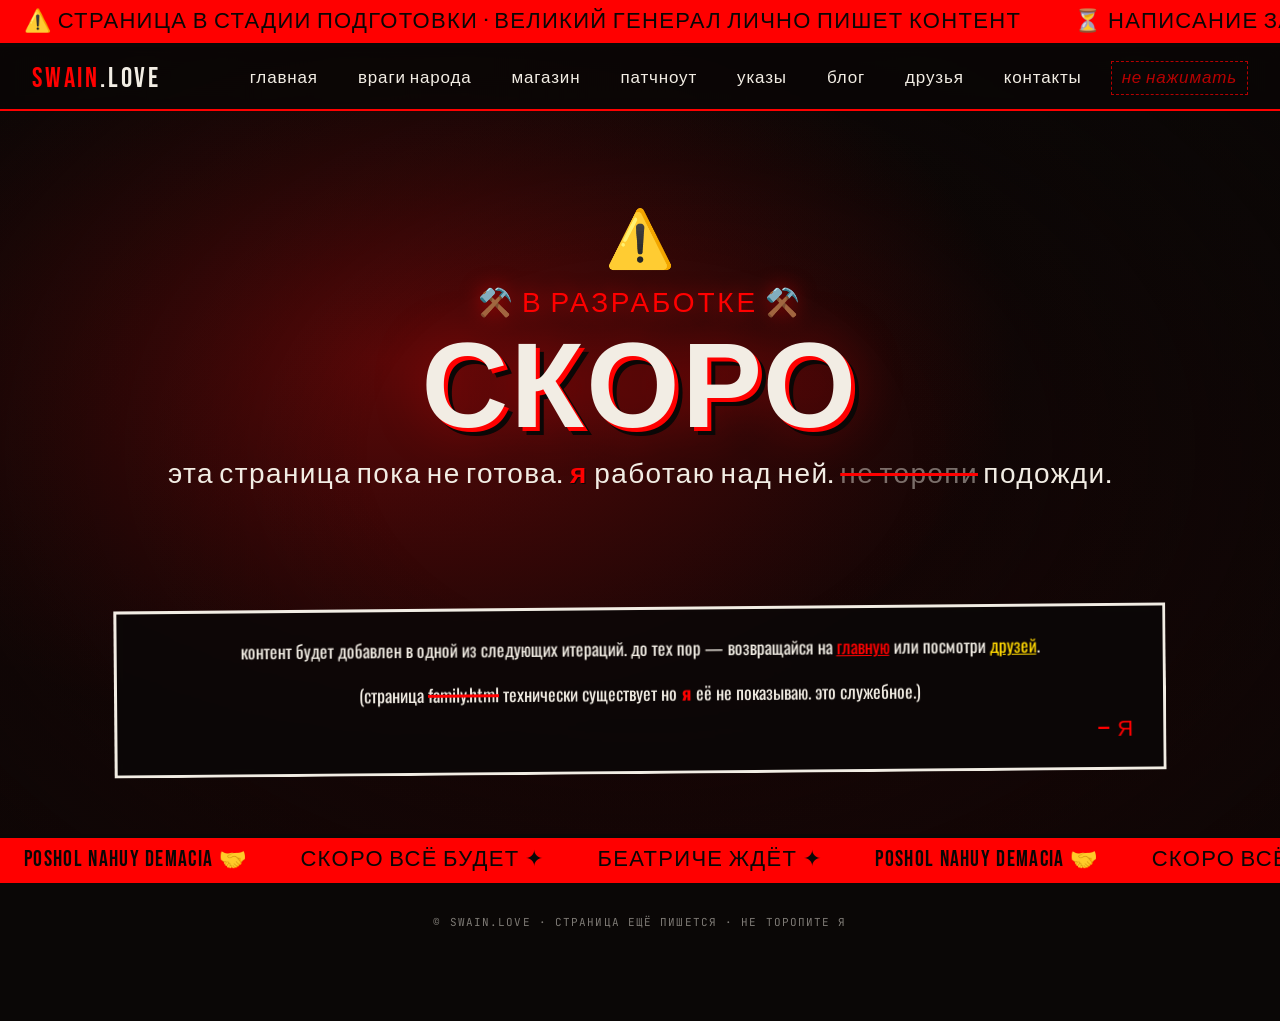
==== blog.html @ 14b3a9bc "Add files via upload" ====
<!DOCTYPE html>
<html lang="ru">
<head>
<meta charset="UTF-8">
<meta name="viewport" content="width=device-width, initial-scale=1.0">
<title>СТРОИТСЯ · SWAIN.LOVE</title>
<link rel="icon" type="image/svg+xml" href="data:image/svg+xml,<svg xmlns='http://www.w3.org/2000/svg' viewBox='0 0 100 100'><text x='50%' y='50%' dominant-baseline='central' text-anchor='middle' font-size='80'>🐦‍⬛</text></svg>">
<link rel="stylesheet" href="style.css">
</head>
<body>
  <video class="bg-video" autoplay loop muted playsinline>
    <source src="background_1_.mp4" type="video/mp4">
  </video>
  <div class="bg-fallback"></div>
  <div class="bg-overlay"></div>

  <main>
    <div class="marquee">
      <div class="marquee-inner">
        <span>⚠️ СТРАНИЦА В СТАДИИ ПОДГОТОВКИ · ВЕЛИКИЙ ГЕНЕРАЛ ЛИЧНО ПИШЕТ КОНТЕНТ</span>
        <span>⏳ НАПИСАНИЕ ЗАЙМЁТ ВРЕМЯ · НЕ ТОРОПИТЕ ЕГО · ОН РАЗДРАЖАЕТСЯ</span>
        <span>⚠️ СТРАНИЦА В СТАДИИ ПОДГОТОВКИ · ВЕЛИКИЙ ГЕНЕРАЛ ЛИЧНО ПИШЕТ КОНТЕНТ</span>
        <span>⏳ НАПИСАНИЕ ЗАЙМЁТ ВРЕМЯ · НЕ ТОРОПИТЕ ЕГО · ОН РАЗДРАЖАЕТСЯ</span>
      </div>
    </div>

    <nav class="topnav">
      <a href="index.html" class="brand">SWAIN<span class="heart">.LOVE</span></a>
      <div class="topnav-links">
        <a href="index.html">главная</a>
        <a href="enemies.html">враги народа</a>
        <a href="shop.html">магазин</a>
        <a href="patchnotes.html">патчноут</a>
        <a href="decrees.html">указы</a>
        <a href="blog.html">блог</a>
        <a href="friends.html">друзья</a>
        <a href="contacts.html">контакты</a>
        <a href="family.html" class="danger" title="не нажимать">не нажимать</a>
      </div>
    </nav>

    <section class="hero">
      <div class="crown">⚠️</div>
      <div class="pre-title">⚒️ В РАЗРАБОТКЕ ⚒️</div>
      <h1 style="font-size: clamp(48px, 10vw, 120px);">СКОРО</h1>
      <div class="tagline">эта страница пока не готова. <span class="me">я</span> работаю над ней. <span class="strike">не торопи</span> подожди.</div>
    </section>

    <section class="section">
      <div class="box bone tilted" style="text-align: center;">
        <p style="font-family: 'Oswald', sans-serif; font-size: 18px; line-height: 1.6;">
          контент будет добавлен в одной из следующих итераций. до тех пор —
          возвращайся на <a href="index.html" style="color: var(--blood);">главную</a> или
          посмотри <a href="friends.html" style="color: var(--gold);">друзей</a>.
        </p>
        <p style="font-family: 'Oswald', sans-serif; font-size: 18px; line-height: 1.6; margin-top: 16px;">
          (страница <a href="family.html" class="strike" style="color: var(--bone);">family.html</a> технически существует но <span class="me">я</span> её не показываю. это служебное.)
        </p>
        <span class="signature">Я</span>
      </div>
    </section>

    <div class="marquee bottom">
      <div class="marquee-inner">
        <span>POSHOL NAHUY DEMACIA 🤝</span>
        <span>СКОРО ВСЁ БУДЕТ ✦</span>
        <span>БЕАТРИЧЕ ЖДЁТ ✦</span>
        <span>POSHOL NAHUY DEMACIA 🤝</span>
        <span>СКОРО ВСЁ БУДЕТ ✦</span>
        <span>БЕАТРИЧЕ ЖДЁТ ✦</span>
      </div>
    </div>

    <footer class="bottom">
      <div>© SWAIN.LOVE · СТРАНИЦА ЕЩЁ ПИШЕТСЯ · НЕ ТОРОПИТЕ Я</div>
    </footer>
  </main>

  <script src="script.js"></script>
</body>
</html>
---- style.css ----
/* ===========================
   SWAIN.LOVE — global styles
   =========================== */

@import url('https://fonts.googleapis.com/css2?family=Bebas+Neue&family=Oswald:wght@400;500;700&family=JetBrains+Mono:wght@400;700&display=swap');

:root {
  --blood: #ff0000;
  --blood-dark: #c01818;
  --blood-deep: #6a0000;
  --bone: #f2ede4;
  --ink: #0a0706;
  --gold: #ffd700;
  --shadow: rgba(0,0,0,0.85);
}

* { margin: 0; padding: 0; box-sizing: border-box; }
html, body { overflow-x: hidden; }

body {
  background: var(--ink);
  color: var(--bone);
  font-family: 'Oswald', sans-serif;
  min-height: 100vh;
  position: relative;
}

/* === BACKGROUND VIDEO === */
.bg-video {
  position: fixed;
  inset: 0;
  width: 100vw;
  height: 100vh;
  object-fit: cover;
  z-index: 0;
  filter: saturate(1.5) contrast(1.15);
}
.bg-fallback {
  position: fixed; inset: 0; z-index: 0;
  background:
    radial-gradient(ellipse at 30% 40%, #5a0808 0%, transparent 50%),
    linear-gradient(180deg, #0a0706 0%, #1a0505 100%);
}
.bg-overlay {
  position: fixed; inset: 0; z-index: 1;
  background:
    radial-gradient(ellipse at center, transparent 30%, rgba(10,7,6,0.75) 100%);
  pointer-events: none;
}

main {
  position: relative;
  z-index: 2;
  min-height: 100vh;
  padding-bottom: 60px;
}

/* === BREAKING NEWS MARQUEES === */
.marquee {
  background: var(--blood);
  color: var(--ink);
  padding: 8px 0;
  overflow: hidden;
  white-space: nowrap;
  border-bottom: 4px solid var(--ink);
}
.marquee.bottom {
  border-bottom: none;
  border-top: 4px solid var(--ink);
}
.marquee-inner {
  display: inline-block;
  animation: scroll-left 24s linear infinite;
  font-family: 'Bebas Neue', sans-serif;
  font-size: 22px;
  letter-spacing: 0.06em;
}
.marquee.bottom .marquee-inner {
  animation: scroll-right 30s linear infinite;
}
.marquee-inner span { margin: 0 24px; }
@keyframes scroll-left {
  from { transform: translateX(0); }
  to { transform: translateX(-50%); }
}
@keyframes scroll-right {
  from { transform: translateX(-50%); }
  to { transform: translateX(0); }
}

/* === NAVIGATION === */
.topnav {
  background: rgba(10,7,6,0.85);
  backdrop-filter: blur(6px);
  border-bottom: 2px solid var(--blood);
  padding: 14px 32px;
  display: flex;
  justify-content: space-between;
  align-items: center;
  flex-wrap: wrap;
  gap: 16px;
  position: sticky;
  top: 0;
  z-index: 50;
}
.topnav .brand {
  font-family: 'Bebas Neue', sans-serif;
  font-size: 28px;
  letter-spacing: 0.1em;
  color: var(--blood);
  text-decoration: none;
  text-shadow: 2px 2px 0 var(--ink);
}
.topnav .brand .heart { color: var(--bone); }
.topnav-links {
  display: flex;
  gap: 18px;
  flex-wrap: wrap;
  font-family: 'Bebas Neue', sans-serif;
  font-size: 17px;
  letter-spacing: 0.05em;
}
.topnav-links a {
  color: var(--bone);
  text-decoration: none;
  padding: 6px 10px;
  border: 1px solid transparent;
  transition: all 0.15s;
}
.topnav-links a:hover {
  border-color: var(--blood);
  background: rgba(255,0,0,0.08);
  color: var(--blood);
}
.topnav-links a.danger {
  color: var(--blood);
  border: 1px dashed var(--blood);
  font-style: italic;
  opacity: 0.7;
}
.topnav-links a.danger:hover {
  background: var(--blood);
  color: var(--ink);
  font-style: normal;
  opacity: 1;
}

/* === SIGNATURE STYLES === */
/* Я выделено красным везде */
.me {
  color: var(--blood);
  font-weight: 700;
  text-shadow: 1px 1px 0 var(--ink);
  padding: 0 1px;
}
/* зачёркивания: было плохо — стало велико */
.strike {
  color: rgba(242,237,228,0.45);
  text-decoration: line-through;
  text-decoration-color: var(--blood);
  text-decoration-thickness: 3px;
}
/* "— Я" подпись */
.signature {
  display: block;
  font-family: 'Bebas Neue', sans-serif;
  font-size: 22px;
  color: var(--blood);
  letter-spacing: 0.1em;
  margin-top: 12px;
  text-align: right;
}
.signature::before { content: "— "; }
/* (шёпот в скобках) */
.whisper {
  color: rgba(242,237,228,0.55);
  font-style: italic;
  font-size: 0.92em;
}

/* === HERO === */
.hero {
  text-align: center;
  padding: 80px 24px 40px;
  position: relative;
}
.hero .crown {
  font-size: 56px;
  margin-bottom: 12px;
  animation: bounce 1.2s ease-in-out infinite;
}
@keyframes bounce {
  0%, 100% { transform: translateY(0); }
  50% { transform: translateY(-12px); }
}
.hero .pre-title {
  font-family: 'Bebas Neue', sans-serif;
  font-size: clamp(18px, 2.5vw, 28px);
  color: var(--blood);
  letter-spacing: 0.1em;
  margin-bottom: 20px;
  text-shadow: 0 0 20px rgba(255,0,0,0.6);
}
.hero h1 {
  font-family: 'Bebas Neue', sans-serif;
  font-size: clamp(72px, 16vw, 220px);
  line-height: 0.85;
  letter-spacing: 0.02em;
  color: var(--bone);
  text-shadow:
    4px 4px 0 var(--blood),
    8px 8px 0 var(--ink),
    0 0 50px rgba(255,0,0,0.4);
  margin-bottom: 16px;
  animation: shake 0.5s ease-in-out infinite;
}
@keyframes shake {
  0%, 100% { transform: translate(0, 0) rotate(0deg); }
  25% { transform: translate(-1px, 1px) rotate(-0.3deg); }
  75% { transform: translate(1px, -1px) rotate(0.3deg); }
}
.hero .tagline {
  font-family: 'Bebas Neue', sans-serif;
  font-size: clamp(18px, 2.5vw, 28px);
  letter-spacing: 0.05em;
  margin-bottom: 16px;
}
.ravens-row {
  font-size: 36px;
  margin: 20px 0;
  letter-spacing: 0.3em;
}

/* === SECTIONS === */
.section {
  max-width: 1100px;
  margin: 60px auto;
  padding: 0 24px;
}
.section-title {
  font-family: 'Bebas Neue', sans-serif;
  font-size: clamp(36px, 6vw, 64px);
  text-align: center;
  letter-spacing: 0.04em;
  margin-bottom: 8px;
  text-shadow: 4px 4px 0 var(--blood);
}
.section-sub {
  font-family: 'JetBrains Mono', monospace;
  font-size: 12px;
  text-align: center;
  color: var(--gold);
  letter-spacing: 0.15em;
  margin-bottom: 32px;
}

/* boxes */
.box {
  background: rgba(10,7,6,0.85);
  border: 3px solid var(--blood);
  padding: 24px 28px;
  backdrop-filter: blur(4px);
}
.box.gold { border-color: var(--gold); }
.box.bone { border-color: var(--bone); }
.box.tilted { transform: rotate(-0.5deg); }
.box.tilted-r { transform: rotate(0.5deg); }

/* === COUNTERS GRID === */
.counters {
  display: grid;
  grid-template-columns: repeat(2, 1fr);
  gap: 16px;
}
.counter-card {
  background: rgba(10,7,6,0.85);
  border: 2px solid var(--blood);
  padding: 20px 24px;
  text-align: center;
}
.counter-card .lbl {
  font-family: 'JetBrains Mono', monospace;
  font-size: 11px;
  color: var(--gold);
  letter-spacing: 0.15em;
  text-transform: uppercase;
  margin-bottom: 8px;
  line-height: 1.3;
}
.counter-card .val {
  font-family: 'Bebas Neue', sans-serif;
  font-size: clamp(36px, 6vw, 64px);
  color: var(--blood);
  line-height: 1;
  text-shadow: 3px 3px 0 var(--ink);
  letter-spacing: 0.02em;
}
.counter-card .sub {
  font-family: 'JetBrains Mono', monospace;
  font-size: 10px;
  color: rgba(242,237,228,0.6);
  margin-top: 6px;
  letter-spacing: 0.05em;
}

/* === MEGA BUTTON === */
.mega-btn {
  display: inline-block;
  background: var(--blood);
  color: var(--bone);
  font-family: 'Bebas Neue', sans-serif;
  font-size: clamp(24px, 4vw, 44px);
  padding: 20px 44px;
  border: 5px solid var(--bone);
  cursor: pointer;
  letter-spacing: 0.05em;
  margin: 24px auto;
  box-shadow: 6px 6px 0 var(--ink), 6px 6px 0 4px var(--bone);
  text-decoration: none;
  transition: all 0.1s;
  text-transform: uppercase;
}
.mega-btn:hover {
  transform: translate(3px, 3px);
  box-shadow: 3px 3px 0 var(--ink), 3px 3px 0 4px var(--bone);
  background: var(--gold);
  color: var(--ink);
}
.mega-btn:active {
  transform: translate(6px, 6px);
  box-shadow: none;
}

/* === CHAT INDICATOR === */
.chat-indicator {
  font-family: 'JetBrains Mono', monospace;
  font-size: 14px;
  color: var(--gold);
  background: rgba(0,0,0,0.6);
  border: 1px solid var(--gold);
  padding: 10px 18px;
  display: inline-block;
  margin: 16px 0;
  letter-spacing: 0.05em;
}
.dots::after {
  content: "";
  animation: dots 1.4s steps(4) infinite;
}
@keyframes dots {
  0% { content: ""; }
  25% { content: "."; }
  50% { content: ".."; }
  75% { content: "..."; }
}

/* === RAVEN WALL === */
.raven-wall {
  background: var(--blood);
  color: var(--ink);
  padding: 50px 24px;
  text-align: center;
  border-top: 6px solid var(--ink);
  border-bottom: 6px solid var(--ink);
  font-size: 32px;
  line-height: 1.3;
  word-break: break-all;
  user-select: none;
}
.raven-wall .raven {
  display: inline-block;
  cursor: pointer;
  transition: transform 0.1s;
  user-select: none;
}
.raven-wall .raven:hover { transform: scale(1.4) rotate(15deg); }
.raven-wall .raven.clicked { opacity: 0.3; transform: scale(0.7); }

/* === BIO WIKIPEDIA STYLE === */
.bio {
  background: rgba(242,237,228,0.97);
  color: var(--ink);
  padding: 32px 36px;
  font-family: 'Source Serif 4', Georgia, serif;
  font-size: 16px;
  line-height: 1.6;
  border-left: 6px solid var(--blood);
  font-family: Georgia, serif;
}
.bio h3 {
  font-family: Georgia, serif;
  font-size: 28px;
  border-bottom: 1px solid #aaa;
  padding-bottom: 6px;
  margin-bottom: 16px;
}
.bio p { margin-bottom: 12px; }
.bio .infobox {
  float: right;
  width: 240px;
  background: #f5f0e0;
  border: 1px solid #888;
  padding: 12px;
  margin: 0 0 16px 16px;
  font-size: 13px;
}
.bio .infobox h4 {
  text-align: center;
  background: #c8b88a;
  padding: 4px;
  font-size: 14px;
  margin-bottom: 8px;
}
.bio .infobox dt { font-weight: 700; font-size: 12px; color: #555; margin-top: 6px; }
.bio .infobox dd { font-size: 13px; margin-left: 0; }
.bio a { color: #0645ad; text-decoration: none; }
.bio a:hover { text-decoration: underline; }

/* === NEWS / DOSTIZHENIYA === */
.news-item {
  border-left: 4px solid var(--gold);
  padding: 14px 18px;
  margin-bottom: 12px;
  background: rgba(0,0,0,0.4);
  font-family: 'Oswald', sans-serif;
  font-size: 16px;
  line-height: 1.5;
}
.news-item .timestamp {
  font-family: 'JetBrains Mono', monospace;
  font-size: 11px;
  color: var(--gold);
  letter-spacing: 0.1em;
  margin-bottom: 4px;
  text-transform: uppercase;
}

.achievement-list {
  list-style: none;
  font-family: 'Oswald', sans-serif;
  font-size: 17px;
  line-height: 2;
}
.achievement-list li::before {
  content: "✓ ";
  color: #00ff66;
  font-weight: 700;
  margin-right: 6px;
}

/* === QUOTE === */
.quote-block {
  text-align: center;
  padding: 48px 24px;
  font-family: 'Bebas Neue', sans-serif;
  background: rgba(10,7,6,0.7);
  border-top: 4px solid var(--blood);
  border-bottom: 4px solid var(--blood);
}
.quote-block .q {
  font-size: clamp(28px, 5vw, 56px);
  color: var(--bone);
  line-height: 1.1;
  letter-spacing: 0.02em;
  margin-bottom: 12px;
  max-width: 900px;
  margin-left: auto;
  margin-right: auto;
}
.quote-block .q::before { content: "« "; color: var(--blood); }
.quote-block .q::after  { content: " »"; color: var(--blood); }
.quote-block .att {
  font-size: 22px;
  color: var(--blood);
  letter-spacing: 0.15em;
}

/* === SEARCH BAR === */
.search-fake {
  display: flex;
  gap: 12px;
  align-items: center;
  background: rgba(0,0,0,0.7);
  border: 2px solid var(--bone);
  padding: 12px 16px;
  max-width: 700px;
  margin: 0 auto;
}
.search-fake input {
  flex: 1;
  background: transparent;
  border: none;
  outline: none;
  color: var(--bone);
  font-family: 'Oswald', sans-serif;
  font-size: 17px;
}
.search-fake input::placeholder { color: rgba(242,237,228,0.4); }
.search-fake button {
  background: var(--blood);
  color: var(--bone);
  border: none;
  padding: 8px 16px;
  font-family: 'Bebas Neue', sans-serif;
  font-size: 16px;
  letter-spacing: 0.1em;
  cursor: pointer;
}
.search-fake button:hover { background: var(--gold); color: var(--ink); }
.search-result {
  margin-top: 16px;
  padding: 14px 18px;
  background: rgba(255,0,0,0.1);
  border-left: 4px solid var(--blood);
  font-family: 'Oswald', sans-serif;
  display: none;
}
.search-result.show { display: block; }

/* === CERTIFICATE === */
.certificate {
  max-width: 760px;
  margin: 0 auto;
  background: linear-gradient(135deg, #f5e8c8 0%, #e8d4a0 100%);
  color: #1a0a04;
  padding: 40px 48px;
  border: 12px double #6a3a1a;
  font-family: Georgia, serif;
  text-align: center;
  position: relative;
  box-shadow: 0 0 40px rgba(255,0,0,0.4);
}
.certificate::before {
  content: "✦";
  position: absolute;
  top: 16px; left: 16px;
  font-size: 24px;
  color: #6a3a1a;
}
.certificate::after {
  content: "✦";
  position: absolute;
  bottom: 16px; right: 16px;
  font-size: 24px;
  color: #6a3a1a;
}
.certificate h3 {
  font-size: 36px;
  font-style: italic;
  margin-bottom: 8px;
  letter-spacing: 0.05em;
}
.certificate .body {
  font-size: 16px;
  line-height: 1.7;
  margin: 20px 0;
}
.certificate .seal {
  display: inline-block;
  margin-top: 20px;
  border: 3px solid #6a0000;
  color: #6a0000;
  padding: 12px 24px;
  font-family: 'Bebas Neue', sans-serif;
  font-size: 22px;
  letter-spacing: 0.15em;
  transform: rotate(-6deg);
}

/* === FINAL BLOCK === */
.final-comment {
  text-align: center;
  padding: 80px 24px;
}
.final-comment h2 {
  font-family: 'Bebas Neue', sans-serif;
  font-size: clamp(40px, 8vw, 100px);
  line-height: 0.95;
  margin-bottom: 16px;
  text-shadow: 4px 4px 0 var(--blood);
}
.final-comment p {
  font-family: 'Bebas Neue', sans-serif;
  font-size: clamp(18px, 2.5vw, 28px);
  color: var(--gold);
  letter-spacing: 0.05em;
  max-width: 720px;
  margin: 0 auto;
}

/* === FOOTER === */
footer.bottom {
  background: var(--ink);
  border-top: 2px solid var(--blood);
  padding: 32px 24px;
  text-align: center;
  font-family: 'JetBrains Mono', monospace;
  font-size: 11px;
  color: rgba(242,237,228,0.5);
  letter-spacing: 0.1em;
}
footer.bottom .visitors {
  color: var(--gold);
  font-size: 13px;
  margin-top: 12px;
}
footer.bottom .visitors b {
  background: var(--blood);
  color: var(--ink);
  padding: 2px 10px;
  font-family: 'Bebas Neue', sans-serif;
}
footer.bottom .secret {
  margin-top: 24px;
  font-size: 8px;
  color: rgba(242,237,228,0.15);
  letter-spacing: 0.2em;
}
footer.bottom .secret a { color: inherit; text-decoration: none; }
footer.bottom .secret a:hover { color: var(--blood); }

/* === FRIENDS PAGE — CARDS === */
.friends-grid {
  display: grid;
  grid-template-columns: 1fr 1fr;
  gap: 20px;
  max-width: 1000px;
  margin: 0 auto;
}
.friend-card {
  background: rgba(10,7,6,0.9);
  border: 3px solid var(--gold);
  padding: 28px;
  position: relative;
}
.friend-card.tilt-l { transform: rotate(-1deg); }
.friend-card.tilt-r { transform: rotate(1deg); }
.friend-portrait {
  font-size: 80px;
  text-align: center;
  margin-bottom: 16px;
}
.friend-name {
  font-family: 'Bebas Neue', sans-serif;
  font-size: 36px;
  color: var(--gold);
  letter-spacing: 0.05em;
  text-align: center;
  margin-bottom: 8px;
}
.friend-role {
  font-family: 'JetBrains Mono', monospace;
  font-size: 11px;
  color: var(--blood);
  letter-spacing: 0.15em;
  text-align: center;
  text-transform: uppercase;
  margin-bottom: 20px;
}
.friend-comment {
  font-family: 'Oswald', sans-serif;
  font-size: 18px;
  line-height: 1.5;
  padding: 16px;
  background: rgba(0,0,0,0.5);
  border-left: 4px solid var(--blood);
  font-style: italic;
}

/* === NIKO POPUP === */
.niko-overlay {
  position: fixed;
  inset: 0;
  background: rgba(0,0,0,0.92);
  z-index: 9999;
  display: none;
  align-items: center;
  justify-content: center;
  padding: 20px;
  animation: overlayFade 0.2s ease;
}
.niko-overlay.show { display: flex; }
@keyframes overlayFade {
  from { opacity: 0; }
  to { opacity: 1; }
}
.niko-popup {
  background: var(--blood);
  border: 8px solid var(--bone);
  box-shadow: 12px 12px 0 var(--ink), 12px 12px 0 12px var(--bone);
  max-width: 720px;
  width: 100%;
  padding: 32px;
  position: relative;
  animation: popupShake 0.5s ease;
}
@keyframes popupShake {
  0%, 100% { transform: translate(0, 0) rotate(0); }
  20% { transform: translate(-8px, 4px) rotate(-1.5deg); }
  40% { transform: translate(8px, -4px) rotate(1.5deg); }
  60% { transform: translate(-4px, 8px) rotate(-1deg); }
  80% { transform: translate(4px, -8px) rotate(1deg); }
}
.niko-popup .close {
  position: absolute;
  top: 12px; right: 16px;
  background: var(--ink);
  color: var(--bone);
  border: 3px solid var(--bone);
  width: 40px;
  height: 40px;
  font-size: 22px;
  font-family: 'Bebas Neue', sans-serif;
  cursor: pointer;
  z-index: 10;
}
.niko-popup .close:hover { background: var(--gold); color: var(--ink); }
.niko-popup h2 {
  font-family: 'Bebas Neue', sans-serif;
  font-size: clamp(40px, 6vw, 72px);
  color: var(--bone);
  text-align: center;
  letter-spacing: 0.05em;
  text-shadow: 4px 4px 0 var(--ink);
  margin-bottom: 20px;
  animation: titleBlink 0.6s steps(2) infinite;
  line-height: 0.95;
}
@keyframes titleBlink {
  0%, 100% { color: var(--bone); }
  50% { color: var(--gold); }
}
.niko-img-wrap {
  position: relative;
  width: 100%;
  margin: 0 auto 20px;
  background: var(--ink);
  overflow: hidden;
  border: 4px solid var(--bone);
}
.niko-img-wrap img {
  display: block;
  width: 100%;
  height: 320px;
  object-fit: cover;
  object-position: center 30%;
  /* THE STRETCH - вот эта дикая растяжка */
  transform: scaleX(1.4) scaleY(0.85);
  filter: saturate(1.2) contrast(1.1);
}
.niko-circle {
  position: absolute;
  /* кружок поверх лица — настроено под фото */
  top: 18%;
  left: 47%;
  width: 110px;
  height: 110px;
  border: 6px solid #ff0000;
  border-radius: 50%;
  box-shadow: 0 0 20px rgba(255,0,0,0.8);
  animation: circlePulse 0.8s ease-in-out infinite;
  pointer-events: none;
  transform: translate(-50%, -50%);
}
@keyframes circlePulse {
  0%, 100% { transform: translate(-50%, -50%) scale(1); }
  50% { transform: translate(-50%, -50%) scale(1.1); }
}
.niko-arrow {
  position: absolute;
  /* стрелка — указывает на круг */
  top: 35%;
  left: 70%;
  width: 140px;
  height: 80px;
  pointer-events: none;
  animation: arrowWiggle 0.4s ease-in-out infinite;
}
@keyframes arrowWiggle {
  0%, 100% { transform: translate(0, 0) rotate(0); }
  50% { transform: translate(-10px, 0) rotate(-5deg); }
}
.niko-text {
  background: var(--bone);
  color: var(--ink);
  padding: 18px 24px;
  font-family: 'Bebas Neue', sans-serif;
  font-size: clamp(20px, 3vw, 32px);
  text-align: center;
  letter-spacing: 0.02em;
  line-height: 1.2;
  border: 4px solid var(--ink);
}
.niko-text small {
  display: block;
  font-family: 'Oswald', sans-serif;
  font-size: 14px;
  margin-top: 12px;
  font-style: italic;
  font-weight: 400;
  letter-spacing: 0;
  color: var(--blood-deep);
}
.niko-ok-btn {
  display: block;
  margin: 20px auto 0;
  background: var(--ink);
  color: var(--bone);
  border: 4px solid var(--bone);
  font-family: 'Bebas Neue', sans-serif;
  font-size: 24px;
  padding: 12px 40px;
  letter-spacing: 0.1em;
  cursor: pointer;
  transition: all 0.15s;
}
.niko-ok-btn:hover {
  background: var(--bone);
  color: var(--ink);
}

/* === MOBILE === */
@media (max-width: 760px) {
  .topnav { padding: 12px 16px; }
  .topnav-links { font-size: 14px; gap: 10px; }
  .topnav-links a { padding: 4px 8px; }
  .marquee-inner { font-size: 18px; }
  .hero { padding: 50px 16px 30px; }
  .hero h1 { font-size: 80px; }
  .section { margin: 40px auto; padding: 0 16px; }
  .counters { grid-template-columns: 1fr; }
  .friends-grid { grid-template-columns: 1fr; }
  .raven-wall { font-size: 26px; padding: 32px 16px; }
  .bio { padding: 20px; }
  .bio .infobox { float: none; width: 100%; margin: 0 0 16px 0; }
  .certificate { padding: 24px 16px; }
  .niko-popup { padding: 20px; }
  .niko-img-wrap img { height: 220px; }
  .niko-circle { width: 80px; height: 80px; border-width: 4px; }
  .niko-arrow { width: 90px; height: 50px; left: 65%; }
}
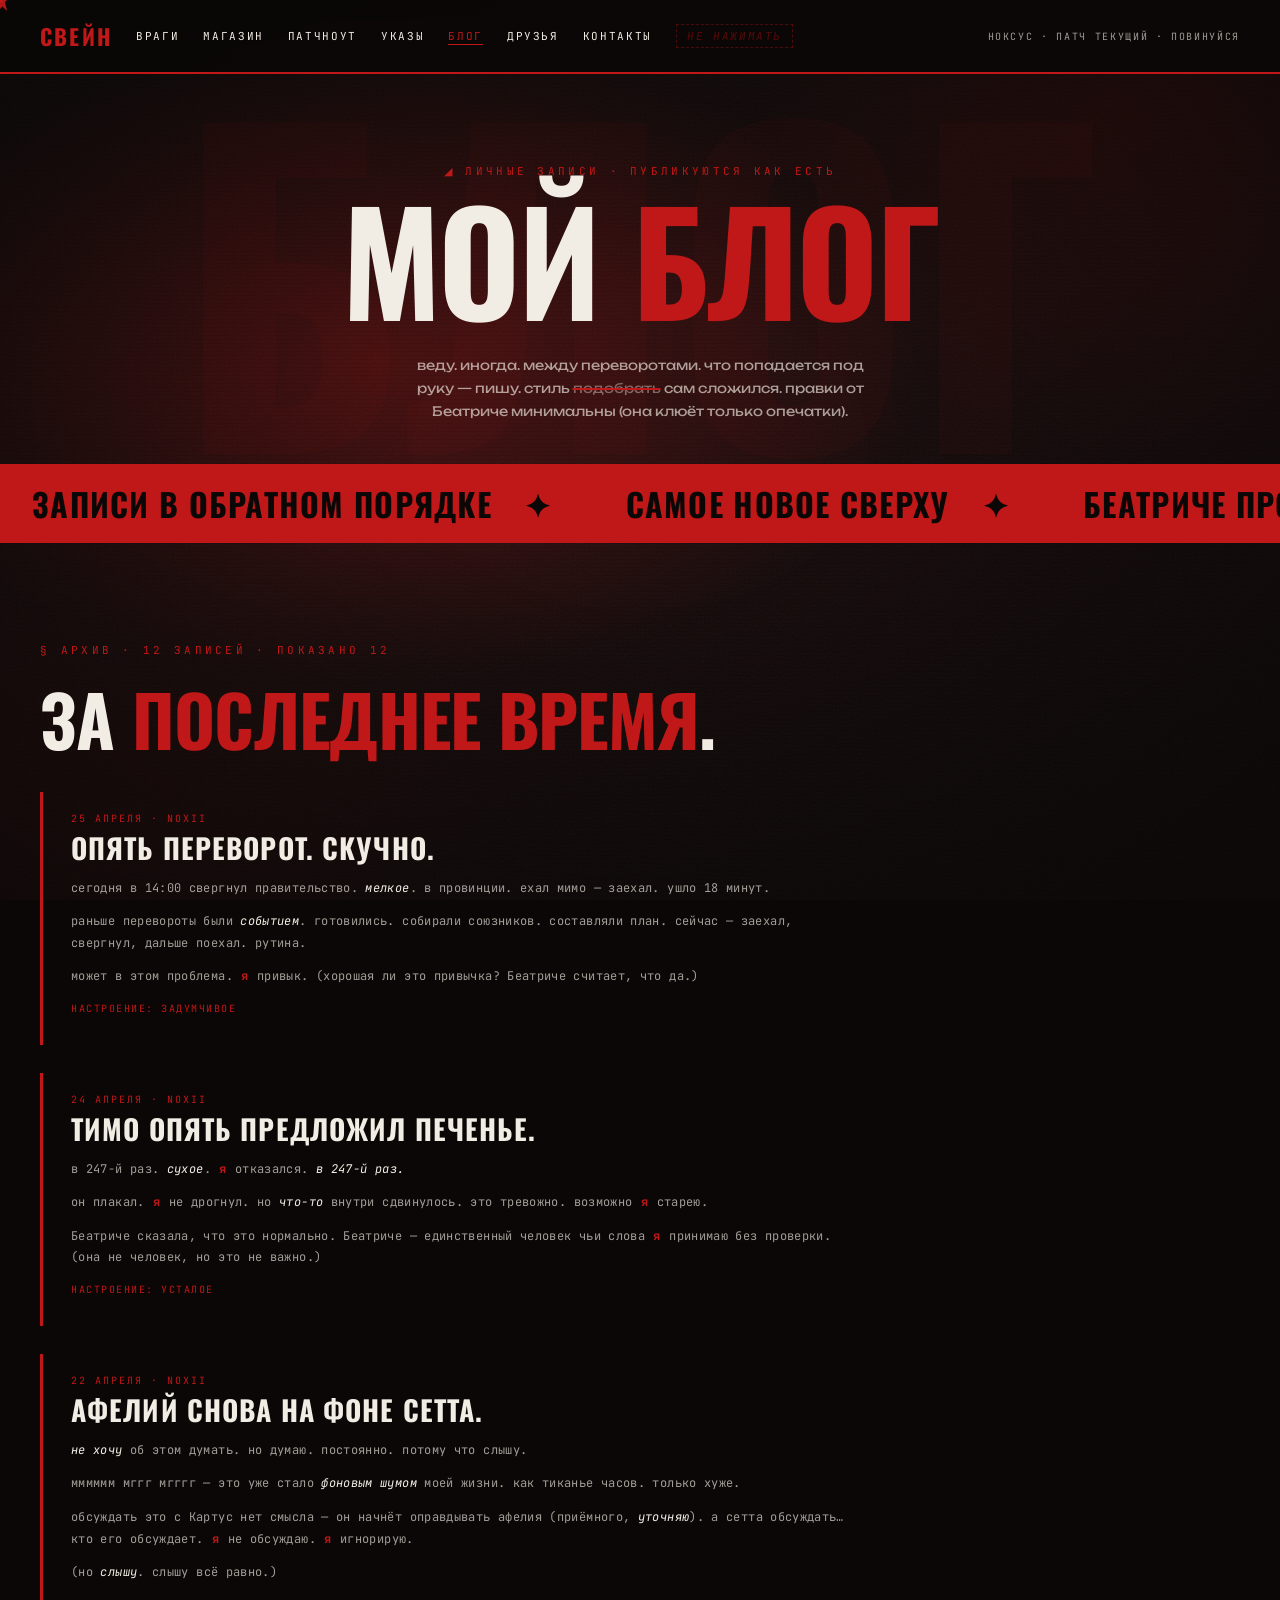
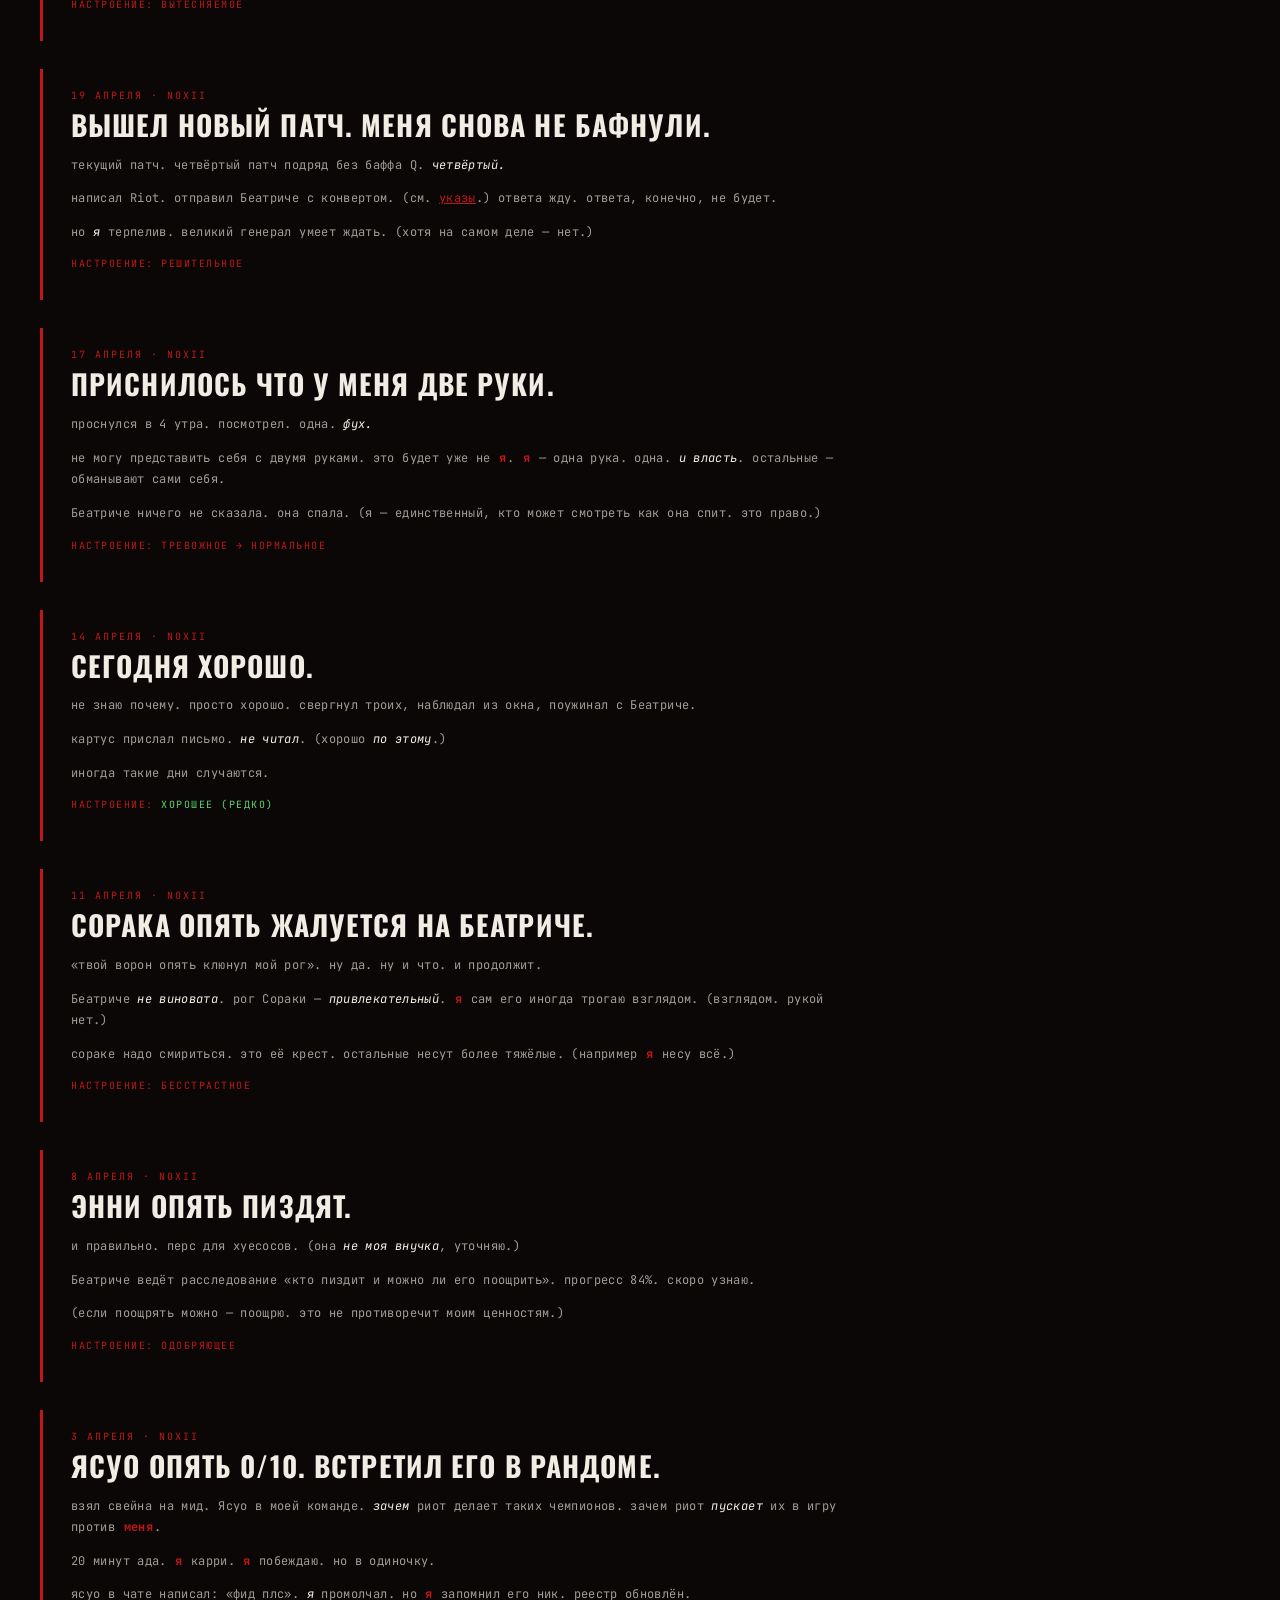
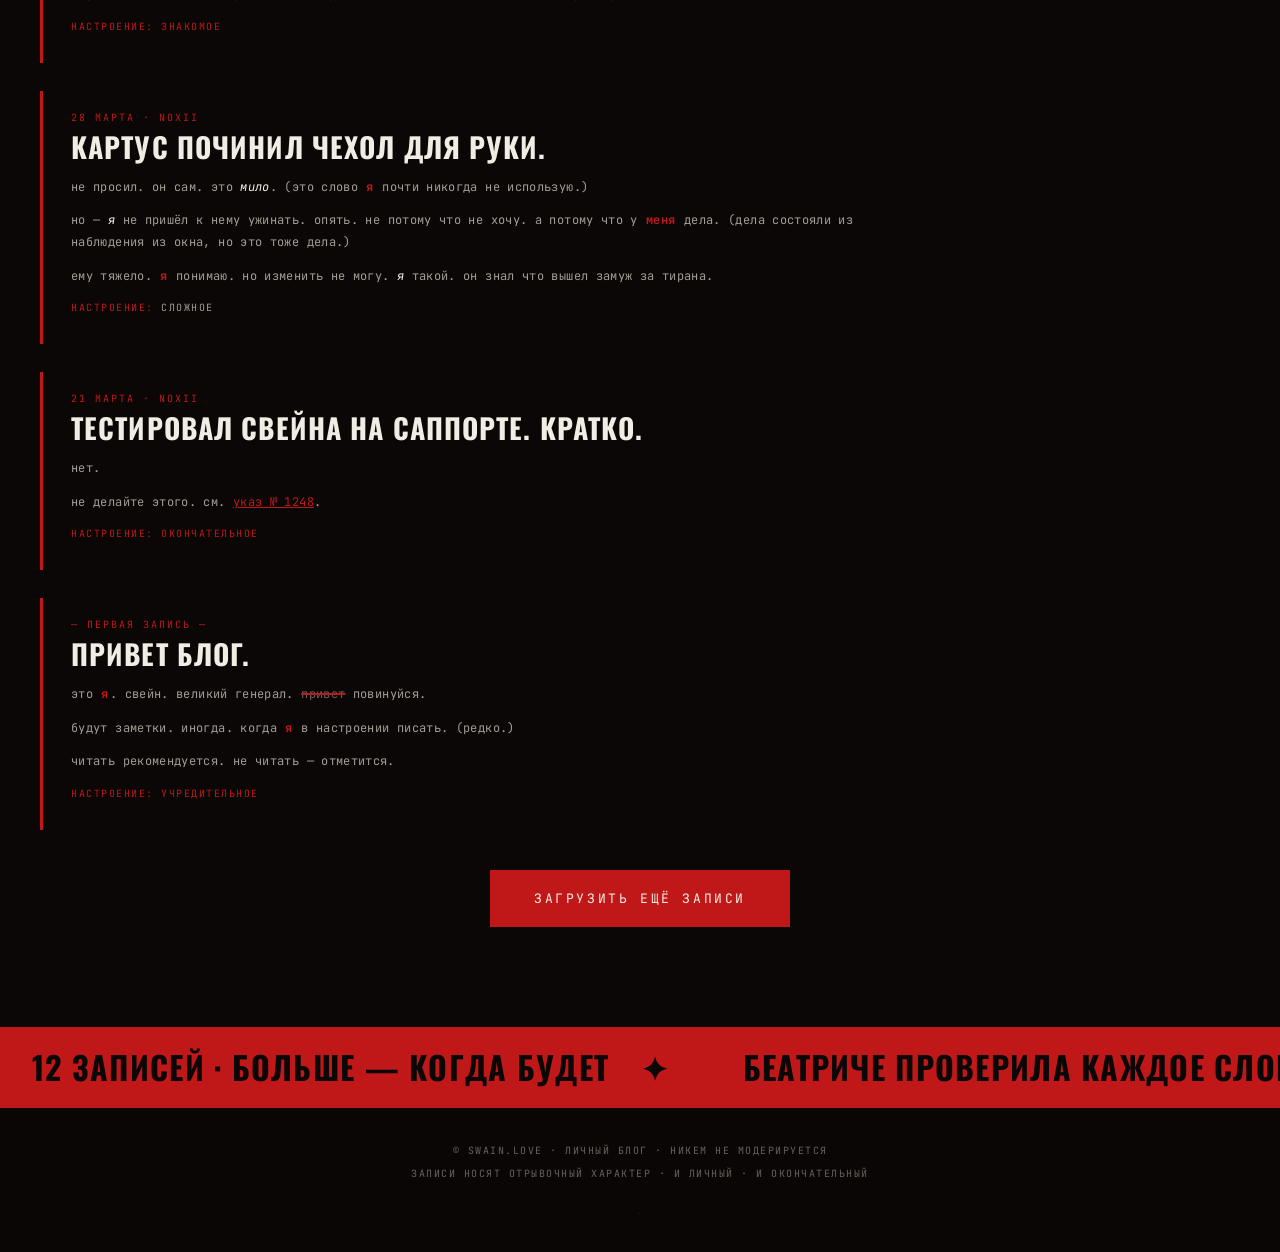
==== commit eda97023: "Add files via upload" ====
--- a/blog.html
+++ b/blog.html
@@ -3,79 +3,254 @@
 <head>
 <meta charset="UTF-8">
 <meta name="viewport" content="width=device-width, initial-scale=1.0">
-<title>СТРОИТСЯ · SWAIN.LOVE</title>
-<link rel="icon" type="image/svg+xml" href="data:image/svg+xml,<svg xmlns='http://www.w3.org/2000/svg' viewBox='0 0 100 100'><text x='50%' y='50%' dominant-baseline='central' text-anchor='middle' font-size='80'>🐦‍⬛</text></svg>">
+<title>БЛОГ // СВЕЙН</title>
+<link rel="icon" type="image/svg+xml" href="data:image/svg+xml,<svg xmlns='http://www.w3.org/2000/svg' viewBox='0 0 100 100'><text x='50%' y='50%' dominant-baseline='central' text-anchor='middle' font-size='80'>🐦</text></svg>">
 <link rel="stylesheet" href="style.css">
 </head>
 <body>
-  <video class="bg-video" autoplay loop muted playsinline>
-    <source src="background_1_.mp4" type="video/mp4">
-  </video>
-  <div class="bg-fallback"></div>
-  <div class="bg-overlay"></div>
-
-  <main>
-    <div class="marquee">
-      <div class="marquee-inner">
-        <span>⚠️ СТРАНИЦА В СТАДИИ ПОДГОТОВКИ · ВЕЛИКИЙ ГЕНЕРАЛ ЛИЧНО ПИШЕТ КОНТЕНТ</span>
-        <span>⏳ НАПИСАНИЕ ЗАЙМЁТ ВРЕМЯ · НЕ ТОРОПИТЕ ЕГО · ОН РАЗДРАЖАЕТСЯ</span>
-        <span>⚠️ СТРАНИЦА В СТАДИИ ПОДГОТОВКИ · ВЕЛИКИЙ ГЕНЕРАЛ ЛИЧНО ПИШЕТ КОНТЕНТ</span>
-        <span>⏳ НАПИСАНИЕ ЗАЙМЁТ ВРЕМЯ · НЕ ТОРОПИТЕ ЕГО · ОН РАЗДРАЖАЕТСЯ</span>
-      </div>
-    </div>
-
-    <nav class="topnav">
-      <a href="index.html" class="brand">SWAIN<span class="heart">.LOVE</span></a>
-      <div class="topnav-links">
-        <a href="index.html">главная</a>
-        <a href="enemies.html">враги народа</a>
-        <a href="shop.html">магазин</a>
-        <a href="patchnotes.html">патчноут</a>
-        <a href="decrees.html">указы</a>
-        <a href="blog.html">блог</a>
-        <a href="friends.html">друзья</a>
-        <a href="contacts.html">контакты</a>
-        <a href="family.html" class="danger" title="не нажимать">не нажимать</a>
-      </div>
-    </nav>
-
-    <section class="hero">
-      <div class="crown">⚠️</div>
-      <div class="pre-title">⚒️ В РАЗРАБОТКЕ ⚒️</div>
-      <h1 style="font-size: clamp(48px, 10vw, 120px);">СКОРО</h1>
-      <div class="tagline">эта страница пока не готова. <span class="me">я</span> работаю над ней. <span class="strike">не торопи</span> подожди.</div>
-    </section>
-
-    <section class="section">
-      <div class="box bone tilted" style="text-align: center;">
-        <p style="font-family: 'Oswald', sans-serif; font-size: 18px; line-height: 1.6;">
-          контент будет добавлен в одной из следующих итераций. до тех пор —
-          возвращайся на <a href="index.html" style="color: var(--blood);">главную</a> или
-          посмотри <a href="friends.html" style="color: var(--gold);">друзей</a>.
+
+<div id="cur">
+  <svg viewBox="0 0 30 30" fill="none" xmlns="http://www.w3.org/2000/svg">
+    <path d="M15 3C11 3 7 6.5 7 11C7 14.5 9 16 10 17L8 26L12.5 21.5L15 24L17.5 21.5L22 26L20 17C21 16 23 14.5 23 11C23 6.5 19 3 15 3Z" fill="#c01818" opacity=".92"/>
+    <circle cx="12" cy="10" r="1.3" fill="#f2ede4"/>
+    <path d="M7 9.5L3 7.5L7 11.5" fill="#c01818"/>
+  </svg>
+</div>
+<div id="cur-dot"></div>
+
+<div class="bg"></div>
+<div class="grain"></div>
+<div class="scanlines"></div>
+<div class="vignette"></div>
+
+<main>
+
+  <nav class="topbar" id="topbar">
+    <div class="left">
+      <a href="index.html" class="brand">СВЕЙН</a>
+      <a href="enemies.html" class="hide-m">Враги</a>
+      <a href="shop.html" class="hide-m">Магазин</a>
+      <a href="patchnotes.html" class="hide-m">Патчноут</a>
+      <a href="decrees.html" class="hide-m">Указы</a>
+      <a href="blog.html" class="hide-m active">Блог</a>
+      <a href="friends.html" class="hide-m">Друзья</a>
+      <a href="contacts.html" class="hide-m">Контакты</a>
+      <a href="family.html" class="danger" title="не нажимать">не нажимать</a>
+    </div>
+    <div class="topbar-right">НОКСУС · ПАТЧ ТЕКУЩИЙ · ПОВИНУЙСЯ</div>
+    <button class="burger" id="burger" aria-label="меню"><span></span><span></span><span></span></button>
+    <div class="mobile-menu" id="mmenu">
+      <a href="index.html">Главная</a>
+      <a href="enemies.html">Враги</a>
+      <a href="shop.html">Магазин</a>
+      <a href="patchnotes.html">Патчноут</a>
+      <a href="decrees.html">Указы</a>
+      <a href="blog.html" class="active">Блог</a>
+      <a href="friends.html">Друзья</a>
+      <a href="contacts.html">Контакты</a>
+      <a href="family.html" class="danger">не нажимать</a>
+    </div>
+  </nav>
+
+  <!-- HERO -->
+  <div class="hero-wrap" style="min-height: auto;">
+    <div class="plx">
+      <div class="plx-text-bg" style="font-size: 32vw;">БЛОГ</div>
+    </div>
+    <section class="hero single" style="min-height: auto; padding-top: 90px; padding-bottom: 40px;">
+      <div class="hero-left" style="margin: 0 auto;">
+        <div class="kicker">◢ личные записи · публикуются как есть</div>
+        <h1 style="font-size: clamp(56px, 11vw, 160px);">
+          мой <span class="h1-red" data-t="БЛОГ" style="transform: none; display: inline-block;">блог</span>
+        </h1>
+        <p class="manifesto center" style="margin-left: auto; margin-right: auto;">
+          веду. иногда. между переворотами. что попадается под руку — пишу.
+          стиль <span class="strike">подобрать</span> сам сложился. правки от Беатриче минимальны (она клюёт только опечатки).
         </p>
-        <p style="font-family: 'Oswald', sans-serif; font-size: 18px; line-height: 1.6; margin-top: 16px;">
-          (страница <a href="family.html" class="strike" style="color: var(--bone);">family.html</a> технически существует но <span class="me">я</span> её не показываю. это служебное.)
-        </p>
-        <span class="signature">Я</span>
       </div>
     </section>
-
-    <div class="marquee bottom">
-      <div class="marquee-inner">
-        <span>POSHOL NAHUY DEMACIA 🤝</span>
-        <span>СКОРО ВСЁ БУДЕТ ✦</span>
-        <span>БЕАТРИЧЕ ЖДЁТ ✦</span>
-        <span>POSHOL NAHUY DEMACIA 🤝</span>
-        <span>СКОРО ВСЁ БУДЕТ ✦</span>
-        <span>БЕАТРИЧЕ ЖДЁТ ✦</span>
-      </div>
-    </div>
-
-    <footer class="bottom">
-      <div>© SWAIN.LOVE · СТРАНИЦА ЕЩЁ ПИШЕТСЯ · НЕ ТОРОПИТЕ Я</div>
-    </footer>
-  </main>
-
-  <script src="script.js"></script>
+  </div>
+
+  <!-- TICKER -->
+  <div class="strip">
+    <div class="strip-inner">
+      <span>записи в обратном порядке</span>
+      <span>самое новое сверху</span>
+      <span>беатриче проверяла каждое слово</span>
+      <span>записи в обратном порядке</span>
+      <span>самое новое сверху</span>
+      <span>беатриче проверяла каждое слово</span>
+    </div>
+  </div>
+
+  <!-- POSTS -->
+  <section class="block">
+    <div class="reveal">
+      <div class="sec-label">архив · 12 записей · показано 12</div>
+      <h2 class="sec-h2">за <em>последнее время</em>.</h2>
+    </div>
+
+    <div style="max-width: 820px; margin: 40px 0;">
+
+      <article class="blog-post reveal">
+        <div class="post-date">25 апреля · noxii</div>
+        <div class="post-title">опять переворот. скучно.</div>
+        <div class="post-body">
+          <p>сегодня в 14:00 свергнул правительство. <em>мелкое</em>. в провинции. ехал мимо — заехал. ушло 18 минут.</p>
+          <p>раньше перевороты были <em>событием</em>. готовились. собирали союзников. составляли план. сейчас — заехал, свергнул, дальше поехал. рутина.</p>
+          <p>может в этом проблема. <span class="me">я</span> привык. (хорошая ли это привычка? Беатриче считает, что да.)</p>
+        </div>
+        <div class="mood">настроение: задумчивое</div>
+      </article>
+
+      <article class="blog-post reveal">
+        <div class="post-date">24 апреля · noxii</div>
+        <div class="post-title">тимо опять предложил печенье.</div>
+        <div class="post-body">
+          <p>в 247-й раз. <em>сухое</em>. <span class="me">я</span> отказался. <em>в 247-й раз.</em></p>
+          <p>он плакал. <span class="me">я</span> не дрогнул. но <em>что-то</em> внутри сдвинулось. это тревожно. возможно <span class="me">я</span> старею.</p>
+          <p>Беатриче сказала, что это нормально. Беатриче — единственный человек чьи слова <span class="me">я</span> принимаю без проверки. (она не человек, но это не важно.)</p>
+        </div>
+        <div class="mood">настроение: усталое</div>
+      </article>
+
+      <article class="blog-post reveal">
+        <div class="post-date">22 апреля · noxii</div>
+        <div class="post-title">афелий снова на фоне сетта.</div>
+        <div class="post-body">
+          <p><em>не хочу</em> об этом думать. но думаю. постоянно. потому что слышу.</p>
+          <p>мммммм мггг мгггг — это уже стало <em>фоновым шумом</em> моей жизни. как тиканье часов. только хуже.</p>
+          <p>обсуждать это с Картус нет смысла — он начнёт оправдывать афелия (приёмного, <em>уточняю</em>). а сетта обсуждать… кто его обсуждает. <span class="me">я</span> не обсуждаю. <span class="me">я</span> игнорирую.</p>
+          <p>(но <em>слышу</em>. слышу всё равно.)</p>
+        </div>
+        <div class="mood">настроение: вытесняемое</div>
+      </article>
+
+      <article class="blog-post reveal">
+        <div class="post-date">19 апреля · noxii</div>
+        <div class="post-title">вышел новый патч. меня снова не бафнули.</div>
+        <div class="post-body">
+          <p>текущий патч. четвёртый патч подряд без баффа Q. <em>четвёртый.</em></p>
+          <p>написал Riot. отправил Беатриче с конвертом. (см. <a href="decrees.html" style="color: var(--blood);">указы</a>.) ответа жду. ответа, конечно, не будет.</p>
+          <p>но <em>я</em> терпелив. великий генерал умеет ждать. (хотя на самом деле — нет.)</p>
+        </div>
+        <div class="mood">настроение: решительное</div>
+      </article>
+
+      <article class="blog-post reveal">
+        <div class="post-date">17 апреля · noxii</div>
+        <div class="post-title">приснилось что у меня две руки.</div>
+        <div class="post-body">
+          <p>проснулся в 4 утра. посмотрел. одна. <em>фух.</em></p>
+          <p>не могу представить себя с двумя руками. это будет уже не <span class="me">я</span>. <span class="me">я</span> — одна рука. одна. <em>и власть</em>. остальные — обманывают сами себя.</p>
+          <p>Беатриче ничего не сказала. она спала. (я — единственный, кто может смотреть как она спит. это право.)</p>
+        </div>
+        <div class="mood">настроение: тревожное → нормальное</div>
+      </article>
+
+      <article class="blog-post reveal">
+        <div class="post-date">14 апреля · noxii</div>
+        <div class="post-title">сегодня хорошо.</div>
+        <div class="post-body">
+          <p>не знаю почему. просто хорошо. свергнул троих, наблюдал из окна, поужинал с Беатриче.</p>
+          <p>картус прислал письмо. <em>не читал</em>. (хорошо <em>по этому</em>.)</p>
+          <p>иногда такие дни случаются.</p>
+        </div>
+        <div class="mood">настроение: <span style="color: #5dd370;">хорошее (редко)</span></div>
+      </article>
+
+      <article class="blog-post reveal">
+        <div class="post-date">11 апреля · noxii</div>
+        <div class="post-title">сорака опять жалуется на беатриче.</div>
+        <div class="post-body">
+          <p>«твой ворон опять клюнул мой рог». ну да. ну и что. и продолжит.</p>
+          <p>Беатриче <em>не виновата</em>. рог Сораки — <em>привлекательный</em>. <span class="me">я</span> сам его иногда трогаю взглядом. (взглядом. рукой нет.)</p>
+          <p>сораке надо смириться. это её крест. остальные несут более тяжёлые. (например <span class="me">я</span> несу всё.)</p>
+        </div>
+        <div class="mood">настроение: бесстрастное</div>
+      </article>
+
+      <article class="blog-post reveal">
+        <div class="post-date">8 апреля · noxii</div>
+        <div class="post-title">энни опять пиздят.</div>
+        <div class="post-body">
+          <p>и правильно. перс для хуесосов. (она <em>не моя внучка</em>, уточняю.)</p>
+          <p>Беатриче ведёт расследование «кто пиздит и можно ли его поощрить». прогресс 84%. скоро узнаю.</p>
+          <p>(если поощрять можно — поощрю. это не противоречит моим ценностям.)</p>
+        </div>
+        <div class="mood">настроение: одобряющее</div>
+      </article>
+
+      <article class="blog-post reveal">
+        <div class="post-date">3 апреля · noxii</div>
+        <div class="post-title">ясуо опять 0/10. встретил его в рандоме.</div>
+        <div class="post-body">
+          <p>взял свейна на мид. Ясуо в моей команде. <em>зачем</em> риот делает таких чемпионов. зачем риот <em>пускает</em> их в игру против <span class="me">меня</span>.</p>
+          <p>20 минут ада. <span class="me">я</span> карри. <span class="me">я</span> побеждаю. но в одиночку.</p>
+          <p>ясуо в чате написал: «фид плс». <em>я</em> промолчал. но <span class="me">я</span> запомнил его ник. реестр обновлён.</p>
+        </div>
+        <div class="mood">настроение: знакомое</div>
+      </article>
+
+      <article class="blog-post reveal">
+        <div class="post-date">28 марта · noxii</div>
+        <div class="post-title">картус починил чехол для руки.</div>
+        <div class="post-body">
+          <p>не просил. он сам. это <em>мило</em>. (это слово <span class="me">я</span> почти никогда не использую.)</p>
+          <p>но — <em>я</em> не пришёл к нему ужинать. опять. не потому что не хочу. а потому что у <span class="me">меня</span> дела. (дела состояли из наблюдения из окна, но это тоже дела.)</p>
+          <p>ему тяжело. <span class="me">я</span> понимаю. но изменить не могу. <em>я</em> такой. он знал что вышел замуж за тирана.</p>
+        </div>
+        <div class="mood">настроение: <span style="color: var(--bone-mute);">сложное</span></div>
+      </article>
+
+      <article class="blog-post reveal">
+        <div class="post-date">21 марта · noxii</div>
+        <div class="post-title">тестировал свейна на саппорте. кратко.</div>
+        <div class="post-body">
+          <p>нет.</p>
+          <p>не делайте этого. см. <a href="decrees.html" style="color: var(--blood);">указ № 1248</a>.</p>
+        </div>
+        <div class="mood">настроение: окончательное</div>
+      </article>
+
+      <article class="blog-post reveal">
+        <div class="post-date">— первая запись —</div>
+        <div class="post-title">привет блог.</div>
+        <div class="post-body">
+          <p>это <span class="me">я</span>. свейн. великий генерал. <span class="strike">привет</span> повинуйся.</p>
+          <p>будут заметки. иногда. когда <span class="me">я</span> в настроении писать. (редко.)</p>
+          <p>читать рекомендуется. не читать — отметится.</p>
+        </div>
+        <div class="mood">настроение: учредительное</div>
+      </article>
+
+    </div>
+
+    <!-- "Загрузить ещё" — фейк -->
+    <div class="reveal" style="text-align: center; margin-top: 30px;">
+      <button class="cta-btn" onclick="event.preventDefault(); this.querySelector('span').textContent = 'больше не будет. ждите.';"><span>загрузить ещё записи</span></button>
+    </div>
+  </section>
+
+  <!-- BOTTOM TICKER -->
+  <div class="strip">
+    <div class="strip-inner">
+      <span>12 записей · больше — когда будет</span>
+      <span>беатриче проверила каждое слово</span>
+      <span>опечаток нет</span>
+      <span>12 записей · больше — когда будет</span>
+      <span>беатриче проверила каждое слово</span>
+      <span>опечаток нет</span>
+    </div>
+  </div>
+
+  <footer class="bottom">
+    <div>© SWAIN.LOVE · ЛИЧНЫЙ БЛОГ · НИКЕМ НЕ МОДЕРИРУЕТСЯ</div>
+    <div>записи носят отрывочный характер · и личный · и окончательный</div>
+    <div class="secret"><a href="family.html">.</a></div>
+  </footer>
+</main>
+
+<script src="script.js"></script>
 </body>
 </html>
--- a/style.css
+++ b/style.css
@@ -1,841 +1,2380 @@
-/* ===========================
-   SWAIN.LOVE — global styles
-   =========================== */
-
-@import url('https://fonts.googleapis.com/css2?family=Bebas+Neue&family=Oswald:wght@400;500;700&family=JetBrains+Mono:wght@400;700&display=swap');
+/* ==========================================================
+   SWAIN.LOVE — global stylesheet
+   эстетика: «рассекреченное досье ноксианского ордена»
+   ========================================================== */
+
+@import url('https://fonts.googleapis.com/css2?family=Oswald:wght@400;500;700&family=Unbounded:wght@400;500;600;900&family=JetBrains+Mono:wght@400;700&display=swap');
 
 :root {
-  --blood: #ff0000;
-  --blood-dark: #c01818;
-  --blood-deep: #6a0000;
+  --blood: #c01818;
+  --blood-soft: #a01212;
+  --blood-deep: #6a0c0c;
   --bone: #f2ede4;
+  --bone-mute: rgba(242, 237, 228, 0.65);
   --ink: #0a0706;
-  --gold: #ffd700;
-  --shadow: rgba(0,0,0,0.85);
-}
-
-* { margin: 0; padding: 0; box-sizing: border-box; }
+  --ink-soft: #160a0a;
+  --ash: #1a1715;
+
+  --gx: 30%;
+  --gy: 40%;
+}
+
+*, *::before, *::after {
+  margin: 0;
+  padding: 0;
+  box-sizing: border-box;
+}
+html { scroll-behavior: smooth; }
 html, body { overflow-x: hidden; }
-
 body {
   background: var(--ink);
   color: var(--bone);
-  font-family: 'Oswald', sans-serif;
+  font-family: 'Unbounded', sans-serif;
   min-height: 100vh;
   position: relative;
 }
-
-/* === BACKGROUND VIDEO === */
-.bg-video {
+@media (hover: hover) and (pointer: fine) {
+  body, body * { cursor: none; }
+}
+
+/* ============ CURSOR ============ */
+#cur {
+  position: fixed;
+  pointer-events: none;
+  z-index: 9999;
+  width: 30px; height: 30px;
+  transform: translate(-50%, -50%);
+  transition: transform 0.15s, opacity 0.2s;
+  display: none;
+}
+#cur svg { width: 100%; height: 100%; }
+#cur-dot {
+  position: fixed;
+  pointer-events: none;
+  z-index: 9998;
+  width: 6px; height: 6px;
+  background: var(--blood);
+  border-radius: 50%;
+  transform: translate(-50%, -50%);
+  transition: left 0.15s ease, top 0.15s ease, transform 0.15s;
+  display: none;
+}
+@media (hover: hover) and (pointer: fine) {
+  #cur, #cur-dot { display: block; }
+}
+.cur-hover #cur { transform: translate(-50%, -50%) scale(1.5); }
+.cur-hover #cur-dot { transform: translate(-50%, -50%) scale(2.2); }
+
+/* ============ BACKGROUND ============ */
+.bg {
+  position: fixed; inset: 0; z-index: 0;
+  background:
+    radial-gradient(ellipse 65% 55% at var(--gx) var(--gy), rgba(160, 20, 20, 0.38) 0%, transparent 65%),
+    radial-gradient(ellipse 50% 70% at 88% 12%, rgba(90, 10, 10, 0.28) 0%, transparent 55%),
+    radial-gradient(ellipse 55% 45% at 10% 88%, rgba(50, 5, 5, 0.22) 0%, transparent 55%),
+    linear-gradient(160deg, #0d0807 0%, #160a0a 50%, #0a0706 100%);
+  transition: background 0.4s ease;
+}
+.grain {
+  position: fixed; inset: 0; z-index: 1;
+  pointer-events: none;
+  opacity: 0.07;
+  background-image: url("data:image/svg+xml;utf8,<svg xmlns='http://www.w3.org/2000/svg' width='200' height='200'><filter id='n'><feTurbulence type='fractalNoise' baseFrequency='0.9'/></filter><rect width='100%25' height='100%25' filter='url(%23n)'/></svg>");
+}
+.scanlines {
+  position: fixed; inset: 0; z-index: 1;
+  pointer-events: none;
+  background: repeating-linear-gradient(
+    to bottom,
+    transparent 0,
+    transparent 3px,
+    rgba(0, 0, 0, 0.06) 3px,
+    rgba(0, 0, 0, 0.06) 4px
+  );
+}
+.vignette {
+  position: fixed; inset: 0; z-index: 1;
+  pointer-events: none;
+  background: radial-gradient(ellipse at center, transparent 25%, rgba(10, 7, 6, 0.6) 100%);
+}
+
+main {
+  position: relative;
+  z-index: 3;
+  min-height: 100vh;
+}
+
+/* ============ TOPBAR ============ */
+.topbar {
+  position: sticky;
+  top: 0;
+  z-index: 100;
+  display: flex;
+  justify-content: space-between;
+  align-items: center;
+  padding: 20px 40px;
+  border-bottom: 2px solid var(--blood);
+  font-family: 'JetBrains Mono', monospace;
+  font-size: 11px;
+  letter-spacing: 0.15em;
+  text-transform: uppercase;
+  background: rgba(10, 7, 6, 0.88);
+  backdrop-filter: blur(10px);
+  transition: padding 0.3s;
+}
+.topbar.small { padding: 12px 40px; }
+.topbar .left {
+  display: flex;
+  gap: 24px;
+  align-items: center;
+  flex-wrap: wrap;
+}
+.topbar .brand {
+  font-family: 'Oswald', sans-serif;
+  font-weight: 700;
+  font-size: 22px;
+  letter-spacing: 0.1em;
+  color: var(--blood);
+  text-decoration: none;
+  text-transform: uppercase;
+}
+.topbar a {
+  color: var(--bone);
+  text-decoration: none;
+  transition: color 0.2s;
+  position: relative;
+}
+.topbar a:not(.brand)::after {
+  content: '';
+  position: absolute;
+  bottom: -2px;
+  left: 0;
+  width: 0;
+  height: 1px;
+  background: var(--blood);
+  transition: width 0.25s;
+}
+.topbar a:not(.brand):hover {
+  color: var(--blood);
+}
+.topbar a:not(.brand):hover::after {
+  width: 100%;
+}
+.topbar a.active {
+  color: var(--blood);
+}
+.topbar a.active::after {
+  width: 100%;
+}
+.topbar a.danger {
+  color: var(--blood-deep);
+  border: 1px dashed rgba(192, 24, 24, 0.45);
+  padding: 4px 10px;
+  font-style: italic;
+  opacity: 0.8;
+}
+.topbar a.danger:hover {
+  background: var(--blood);
+  color: var(--ink);
+  font-style: normal;
+  opacity: 1;
+}
+.topbar a.danger::after { display: none; }
+.blink::before {
+  content: "●";
+  color: var(--blood);
+  margin-right: 8px;
+  animation: blink 1.4s steps(2) infinite;
+}
+@keyframes blink { 50% { opacity: 0; } }
+
+.topbar-right {
+  font-size: 10px;
+  color: var(--bone-mute);
+}
+
+/* hamburger */
+.burger {
+  display: none;
+  flex-direction: column;
+  gap: 5px;
+  background: none;
+  border: none;
+  padding: 4px;
+}
+.burger span {
+  display: block;
+  width: 24px;
+  height: 2px;
+  background: var(--bone);
+  transition: all 0.3s;
+}
+.burger.open span:nth-child(1) {
+  transform: rotate(45deg) translate(5px, 5px);
+}
+.burger.open span:nth-child(2) {
+  opacity: 0;
+}
+.burger.open span:nth-child(3) {
+  transform: rotate(-45deg) translate(5px, -5px);
+}
+.mobile-menu {
+  display: none;
+  position: absolute;
+  top: 100%;
+  left: 0;
+  right: 0;
+  background: rgba(10, 7, 6, 0.97);
+  border-bottom: 2px solid var(--blood);
+  padding: 24px;
+  flex-direction: column;
+  gap: 18px;
+}
+.mobile-menu a {
+  color: var(--bone);
+  text-decoration: none;
+  font-family: 'JetBrains Mono', monospace;
+  font-size: 13px;
+  letter-spacing: 0.15em;
+  text-transform: uppercase;
+}
+.mobile-menu a.active { color: var(--blood); }
+.mobile-menu.open { display: flex; }
+
+/* ============ PARALLAX BLOBS ============ */
+.plx {
+  position: absolute;
+  inset: 0;
+  pointer-events: none;
+  will-change: transform;
+}
+.plx-blob-1 {
+  position: absolute;
+  width: 700px; height: 700px;
+  top: -100px;
+  right: -100px;
+  background: radial-gradient(circle, rgba(192, 24, 24, 0.12) 0%, transparent 70%);
+  border-radius: 50%;
+}
+.plx-blob-2 {
+  position: absolute;
+  width: 500px; height: 500px;
+  bottom: -50px;
+  left: -80px;
+  background: radial-gradient(circle, rgba(80, 10, 10, 0.15) 0%, transparent 70%);
+  border-radius: 50%;
+}
+.plx-text-bg {
+  position: absolute;
+  font-family: 'Oswald', sans-serif;
+  font-weight: 700;
+  font-size: 35vw;
+  line-height: 1;
+  color: rgba(192, 24, 24, 0.04);
+  top: 50%;
+  left: 50%;
+  transform: translate(-50%, -50%);
+  white-space: nowrap;
+  pointer-events: none;
+  user-select: none;
+}
+
+/* ============ HERO ============ */
+.hero-wrap {
+  position: relative;
+  min-height: calc(100vh - 70px);
+  overflow: hidden;
+}
+.hero {
+  position: relative;
+  z-index: 2;
+  min-height: calc(100vh - 70px);
+  display: grid;
+  grid-template-columns: 1fr 1fr;
+  align-items: center;
+  padding: 80px 40px 60px;
+  gap: 40px;
+}
+.hero.single {
+  grid-template-columns: 1fr;
+  text-align: center;
+}
+.hero-left {
+  opacity: 0;
+  transform: translateY(30px);
+  animation: fadeUp 0.9s 0.2s ease forwards;
+}
+.hero-right {
+  opacity: 0;
+  transform: translateY(30px);
+  animation: fadeUp 0.9s 0.5s ease forwards;
+}
+@keyframes fadeUp {
+  to {
+    opacity: 1;
+    transform: translateY(0);
+  }
+}
+
+.kicker {
+  font-family: 'JetBrains Mono', monospace;
+  font-size: 11px;
+  letter-spacing: 0.3em;
+  color: var(--blood);
+  margin-bottom: 20px;
+  text-transform: uppercase;
+}
+
+.hero h1 {
+  font-family: 'Oswald', sans-serif;
+  font-weight: 700;
+  font-size: clamp(72px, 13vw, 200px);
+  line-height: 0.85;
+  letter-spacing: -0.02em;
+  text-transform: uppercase;
+}
+.h1-red {
+  display: block;
+  color: var(--blood);
+  transform: translateX(-0.5ch);
+  animation: glitchShift 7s 2s infinite;
+  position: relative;
+}
+.h1-red::before, .h1-red::after {
+  content: attr(data-t);
+  position: absolute;
+  top: 0;
+  left: 0;
+  width: 100%;
+  opacity: 0;
+}
+.h1-red::before {
+  color: #0ff;
+  animation: glitchTop 7s 2s infinite;
+}
+.h1-red::after {
+  color: #f0f;
+  animation: glitchBot 7s 2s infinite;
+}
+.h1-outline {
+  display: block;
+  color: transparent;
+  -webkit-text-stroke: 2px var(--bone);
+  transform: translateX(1ch);
+}
+@keyframes glitchShift {
+  0%, 88%, 100% { transform: translateX(-0.5ch); }
+  89% { transform: translateX(-0.5ch) skewX(-4deg); }
+  90% { transform: translateX(calc(-0.5ch + 5px)); }
+  91% { transform: translateX(calc(-0.5ch - 4px)); }
+  92% { transform: translateX(-0.5ch); }
+  95% { transform: translateX(calc(-0.5ch + 2px)) skewX(2deg); }
+  96% { transform: translateX(-0.5ch); }
+}
+@keyframes glitchTop {
+  0%, 88%, 100% { opacity: 0; }
+  89% { opacity: 0.8; clip-path: inset(10% 0 60% 0); transform: translateX(7px); }
+  90% { opacity: 0.8; clip-path: inset(40% 0 30% 0); transform: translateX(-4px); }
+  91% { opacity: 0; }
+}
+@keyframes glitchBot {
+  0%, 90%, 100% { opacity: 0; }
+  91% { opacity: 0.7; clip-path: inset(60% 0 5% 0); transform: translateX(-6px); }
+  92% { opacity: 0.7; clip-path: inset(30% 0 40% 0); transform: translateX(4px); }
+  93% { opacity: 0; }
+}
+
+.manifesto {
+  margin-top: 36px;
+  font-size: 13px;
+  line-height: 1.8;
+  color: var(--bone-mute);
+  max-width: 460px;
+  font-weight: 400;
+  text-wrap: pretty;
+}
+.manifesto.center {
+  margin-left: auto;
+  margin-right: auto;
+}
+
+/* ============ STAMPS (стэмпы со счётчиками) ============ */
+.stamps {
+  display: flex;
+  flex-direction: column;
+  gap: 18px;
+  align-items: flex-end;
+}
+.stamp {
+  border: 2px solid var(--blood);
+  padding: 18px 26px;
+  font-family: 'JetBrains Mono', monospace;
+  text-transform: uppercase;
+  transform: rotate(-2.5deg);
+  background: rgba(10, 7, 6, 0.45);
+  backdrop-filter: blur(3px);
+  transition: transform 0.3s cubic-bezier(0.34, 1.56, 0.64, 1), box-shadow 0.3s;
+  min-width: 240px;
+}
+.stamp:hover {
+  transform: rotate(-1deg) scale(1.04);
+  box-shadow: 0 0 30px rgba(192, 24, 24, 0.3);
+}
+.stamp-w {
+  transform: rotate(2deg);
+  border-color: var(--bone);
+}
+.stamp-w .big { color: var(--bone); }
+.stamp-w:hover {
+  transform: rotate(3deg) scale(1.04);
+  box-shadow: 0 0 30px rgba(242, 237, 228, 0.12);
+}
+.stamp .big {
+  font-family: 'Oswald', sans-serif;
+  font-weight: 700;
+  font-size: 42px;
+  line-height: 1.1;
+  color: var(--blood);
+  font-variant-numeric: tabular-nums;
+  margin: 4px 0;
+}
+.stamp .lbl {
+  font-size: 9px;
+  letter-spacing: 0.18em;
+  color: var(--bone-mute);
+}
+
+/* ============ STRIP TICKER ============ */
+.strip {
+  overflow: hidden;
+  border-top: 2px solid var(--blood);
+  border-bottom: 2px solid var(--blood);
+  background: var(--blood);
+  color: var(--ink);
+  padding: 14px 0;
+  white-space: nowrap;
+}
+.strip:hover .strip-inner {
+  animation-play-state: paused;
+}
+.strip-inner {
+  display: inline-block;
+  animation: ticker 32s linear infinite;
+  font-family: 'Oswald', sans-serif;
+  font-weight: 700;
+  font-size: 32px;
+  letter-spacing: 0.04em;
+  text-transform: uppercase;
+}
+.strip-inner span { margin: 0 32px; }
+.strip-inner span::after {
+  content: "✦";
+  margin-left: 32px;
+}
+@keyframes ticker {
+  from { transform: translateX(0); }
+  to { transform: translateX(-50%); }
+}
+
+/* ============ SECTIONS ============ */
+section.block {
+  padding: 100px 40px;
+  position: relative;
+}
+section.block.shaded {
+  background: rgba(10, 7, 6, 0.88);
+  backdrop-filter: blur(8px);
+}
+.sec-label {
+  font-family: 'JetBrains Mono', monospace;
+  font-size: 11px;
+  letter-spacing: 0.3em;
+  color: var(--blood);
+  text-transform: uppercase;
+  margin-bottom: 28px;
+}
+.sec-label::before { content: "§ "; }
+.sec-h2 {
+  font-family: 'Oswald', sans-serif;
+  font-weight: 700;
+  font-size: clamp(40px, 5.5vw, 78px);
+  line-height: 0.95;
+  letter-spacing: -0.01em;
+  text-transform: uppercase;
+  margin-bottom: 20px;
+}
+.sec-h2 em {
+  color: var(--blood);
+  font-style: normal;
+}
+.sec-lede {
+  font-family: 'JetBrains Mono', monospace;
+  font-size: 12px;
+  line-height: 1.85;
+  letter-spacing: 0.05em;
+  color: var(--bone-mute);
+  max-width: 700px;
+  text-transform: uppercase;
+  margin-bottom: 48px;
+}
+
+/* fade-up reveal on scroll */
+.reveal {
+  opacity: 0;
+  transform: translateY(30px);
+  transition: opacity 0.7s ease, transform 0.7s ease;
+}
+.reveal.vis {
+  opacity: 1;
+  transform: translateY(0);
+}
+
+/* ============ SIGNATURE STYLES ============ */
+.me {
+  color: var(--blood);
+  font-weight: 700;
+  padding: 0 1px;
+}
+.strike {
+  color: rgba(242, 237, 228, 0.4);
+  text-decoration: line-through;
+  text-decoration-color: var(--blood);
+  text-decoration-thickness: 2px;
+}
+.signature {
+  display: block;
+  font-family: 'Oswald', sans-serif;
+  font-weight: 700;
+  font-size: 22px;
+  color: var(--blood);
+  letter-spacing: 0.12em;
+  margin-top: 18px;
+  text-align: right;
+  text-transform: uppercase;
+}
+.signature::before { content: "— "; }
+.whisper {
+  color: var(--bone-mute);
+  font-style: italic;
+  font-size: 0.92em;
+}
+
+/* ============ CARDS / TILES ============ */
+.tile {
+  border: 1px solid rgba(192, 24, 24, 0.4);
+  padding: 24px 22px;
+  background: rgba(26, 23, 21, 0.6);
+  position: relative;
+  transition: border-color 0.25s, transform 0.25s, box-shadow 0.25s;
+  overflow: hidden;
+}
+.tile:hover {
+  border-color: var(--blood);
+  transform: translateY(-3px);
+  box-shadow: 0 8px 32px rgba(192, 24, 24, 0.18);
+}
+.tile-stamp {
+  position: absolute;
+  top: 14px;
+  right: -22px;
+  font-family: 'JetBrains Mono', monospace;
+  font-size: 7px;
+  letter-spacing: 0.12em;
+  color: rgba(192, 24, 24, 0.45);
+  transform: rotate(90deg);
+  text-transform: uppercase;
+}
+.tile-num {
+  font-family: 'Oswald', sans-serif;
+  font-weight: 700;
+  font-size: 38px;
+  color: var(--blood);
+  line-height: 1;
+  margin-bottom: 8px;
+}
+.tile-title {
+  font-family: 'Oswald', sans-serif;
+  font-weight: 500;
+  font-size: 22px;
+  text-transform: uppercase;
+  letter-spacing: 0.02em;
+  margin-bottom: 12px;
+  border-bottom: 1px solid rgba(192, 24, 24, 0.3);
+  padding-bottom: 10px;
+  line-height: 1.15;
+}
+.tile-body {
+  font-size: 12px;
+  line-height: 1.7;
+  color: var(--bone-mute);
+  font-family: 'JetBrains Mono', monospace;
+}
+.tile-meta {
+  margin-top: 14px;
+  font-family: 'JetBrains Mono', monospace;
+  font-size: 9px;
+  color: rgba(192, 24, 24, 0.7);
+  letter-spacing: 0.1em;
+}
+
+/* ============ DOCTRINE / TENETS (для биографии) ============ */
+.doctrine {
+  display: grid;
+  grid-template-columns: 220px 1fr;
+  gap: 80px;
+}
+.doctrine-sticky {
+  font-family: 'JetBrains Mono', monospace;
+  font-size: 11px;
+  letter-spacing: 0.3em;
+  color: var(--blood);
+  text-transform: uppercase;
+  position: sticky;
+  top: 90px;
+  align-self: start;
+}
+.doctrine-sticky::before { content: "§ "; }
+.tenets {
+  display: flex;
+  flex-direction: column;
+  gap: 36px;
+}
+.tenet {
+  display: grid;
+  grid-template-columns: 70px 1fr;
+  gap: 28px;
+  padding-bottom: 36px;
+  border-bottom: 1px solid rgba(192, 24, 24, 0.25);
+}
+.tenet:last-child { border-bottom: none; padding-bottom: 0; }
+.t-num {
+  font-family: 'Oswald', sans-serif;
+  font-weight: 700;
+  font-size: 56px;
+  line-height: 1;
+  color: var(--blood);
+}
+.t-body h3 {
+  font-family: 'Oswald', sans-serif;
+  font-weight: 700;
+  font-size: 26px;
+  line-height: 1.05;
+  text-transform: uppercase;
+  margin-bottom: 10px;
+}
+.t-body p {
+  font-size: 13px;
+  line-height: 1.75;
+  color: var(--bone-mute);
+  text-wrap: pretty;
+}
+
+/* ============ NEWS ITEMS ============ */
+.news-grid {
+  display: grid;
+  grid-template-columns: repeat(2, 1fr);
+  gap: 20px;
+}
+.news-item {
+  border-left: 2px solid var(--blood);
+  background: rgba(26, 23, 21, 0.6);
+  padding: 18px 22px;
+  font-family: 'JetBrains Mono', monospace;
+  font-size: 11px;
+  line-height: 1.7;
+  color: var(--bone-mute);
+  letter-spacing: 0.04em;
+}
+.news-item .timestamp {
+  color: var(--blood);
+  font-size: 9px;
+  letter-spacing: 0.18em;
+  text-transform: uppercase;
+  margin-bottom: 8px;
+  display: block;
+}
+.news-item b {
+  color: var(--bone);
+  font-weight: 700;
+  text-transform: uppercase;
+  letter-spacing: 0.05em;
+}
+
+/* ============ ACHIEVEMENTS ============ */
+.achievements {
+  list-style: none;
+  display: grid;
+  grid-template-columns: 1fr 1fr;
+  gap: 12px 32px;
+  font-family: 'JetBrains Mono', monospace;
+  font-size: 12px;
+  line-height: 1.7;
+}
+.achievements li {
+  padding: 10px 0 10px 28px;
+  border-bottom: 1px solid rgba(192, 24, 24, 0.2);
+  position: relative;
+  color: var(--bone-mute);
+  letter-spacing: 0.03em;
+}
+.achievements li::before {
+  content: "✓";
+  position: absolute;
+  left: 0;
+  color: var(--blood);
+  font-family: 'Oswald', sans-serif;
+  font-weight: 700;
+  font-size: 16px;
+}
+
+/* ============ QUOTE ============ */
+.quote-block {
+  text-align: center;
+  padding: 80px 40px;
+}
+.quote-block .q {
+  font-family: 'Oswald', sans-serif;
+  font-weight: 500;
+  font-size: clamp(28px, 4.5vw, 56px);
+  line-height: 1.15;
+  letter-spacing: -0.01em;
+  margin-bottom: 18px;
+  max-width: 1000px;
+  margin-left: auto;
+  margin-right: auto;
+}
+.quote-block .q::before {
+  content: "« ";
+  color: var(--blood);
+}
+.quote-block .q::after {
+  content: " »";
+  color: var(--blood);
+}
+.quote-block .att {
+  font-family: 'JetBrains Mono', monospace;
+  font-size: 11px;
+  letter-spacing: 0.25em;
+  color: var(--blood);
+  text-transform: uppercase;
+}
+
+/* ============ ADVICE BUTTON / CTA ============ */
+.cta-btn {
+  font-family: 'JetBrains Mono', monospace;
+  font-size: 13px;
+  letter-spacing: 0.2em;
+  text-transform: uppercase;
+  padding: 18px 42px;
+  background: var(--blood);
+  color: var(--bone);
+  border: 2px solid var(--blood);
+  position: relative;
+  overflow: hidden;
+  transition: color 0.3s, border-color 0.3s;
+  display: inline-block;
+}
+.cta-btn::before {
+  content: '';
+  position: absolute;
+  inset: 0;
+  background: var(--bone);
+  transform: scaleX(0);
+  transform-origin: left;
+  transition: transform 0.3s cubic-bezier(0.77, 0, 0.18, 1);
+  z-index: 0;
+}
+.cta-btn:hover::before { transform: scaleX(1); }
+.cta-btn:hover { color: var(--ink); }
+.cta-btn span { position: relative; z-index: 1; }
+
+.cta-out {
+  margin-top: 28px;
+  font-family: 'JetBrains Mono', monospace;
+  font-size: 13px;
+  letter-spacing: 0.05em;
+  color: var(--bone);
+  min-height: 24px;
+  font-style: italic;
+}
+
+/* ============ RAVEN WALL ============ */
+.raven-wall {
+  background: rgba(192, 24, 24, 0.95);
+  color: var(--ink);
+  padding: 50px 30px;
+  text-align: center;
+  border-top: 2px solid var(--ink);
+  border-bottom: 2px solid var(--ink);
+  font-size: 28px;
+  line-height: 1.4;
+  word-break: break-all;
+  user-select: none;
+  letter-spacing: 0.04em;
+}
+.raven-wall .raven {
+  display: inline-block;
+  transition: transform 0.1s;
+  user-select: none;
+}
+.raven-wall .raven:hover { transform: scale(1.4) rotate(15deg); }
+.raven-wall .raven.clicked {
+  opacity: 0.3;
+  transform: scale(0.7);
+}
+
+/* ============ FAKE SEARCH ============ */
+.search-fake {
+  display: flex;
+  border: 1px solid rgba(192, 24, 24, 0.5);
+  background: rgba(10, 7, 6, 0.5);
+  max-width: 720px;
+  transition: border-color 0.2s;
+}
+.search-fake:focus-within { border-color: var(--blood); }
+.search-fake input {
+  flex: 1;
+  background: transparent;
+  border: none;
+  outline: none;
+  color: var(--bone);
+  font-family: 'JetBrains Mono', monospace;
+  font-size: 13px;
+  padding: 16px 20px;
+  letter-spacing: 0.05em;
+}
+.search-fake input::placeholder {
+  color: rgba(242, 237, 228, 0.3);
+}
+.search-fake button {
+  background: var(--blood);
+  color: var(--bone);
+  border: none;
+  padding: 0 28px;
+  font-family: 'JetBrains Mono', monospace;
+  font-size: 11px;
+  letter-spacing: 0.2em;
+  text-transform: uppercase;
+  transition: background 0.2s;
+}
+.search-fake button:hover { background: var(--blood-soft); }
+.search-result {
+  margin-top: 16px;
+  padding: 14px 18px;
+  background: rgba(192, 24, 24, 0.08);
+  border-left: 2px solid var(--blood);
+  font-family: 'JetBrains Mono', monospace;
+  font-size: 12px;
+  line-height: 1.6;
+  letter-spacing: 0.04em;
+  display: none;
+  color: var(--bone);
+}
+.search-result.show { display: block; }
+
+/* ============ CERTIFICATE ============ */
+.certificate {
+  max-width: 700px;
+  margin: 0 auto;
+  background: rgba(26, 23, 21, 0.85);
+  border: 2px solid var(--blood);
+  padding: 50px 60px;
+  position: relative;
+  text-align: center;
+}
+.certificate::before, .certificate::after {
+  content: "✦";
+  position: absolute;
+  color: var(--blood);
+  font-size: 18px;
+}
+.certificate::before { top: 16px; left: 18px; }
+.certificate::after { bottom: 16px; right: 18px; }
+.certificate-h {
+  font-family: 'Oswald', sans-serif;
+  font-weight: 700;
+  font-size: 38px;
+  text-transform: uppercase;
+  color: var(--bone);
+  margin-bottom: 6px;
+  letter-spacing: 0.02em;
+}
+.certificate-no {
+  font-family: 'JetBrains Mono', monospace;
+  font-size: 11px;
+  color: var(--blood);
+  letter-spacing: 0.2em;
+  margin-bottom: 32px;
+}
+.certificate-body {
+  font-family: 'JetBrains Mono', monospace;
+  font-size: 12px;
+  line-height: 1.85;
+  color: var(--bone-mute);
+  letter-spacing: 0.04em;
+  margin-bottom: 28px;
+}
+.certificate-body b {
+  color: var(--bone);
+  font-weight: 700;
+  font-size: 14px;
+  letter-spacing: 0.1em;
+}
+.certificate-seal {
+  display: inline-block;
+  border: 2px solid var(--blood);
+  color: var(--blood);
+  padding: 10px 24px;
+  font-family: 'Oswald', sans-serif;
+  font-weight: 700;
+  font-size: 18px;
+  letter-spacing: 0.15em;
+  text-transform: uppercase;
+  transform: rotate(-4deg);
+}
+
+/* ============ FINAL ============ */
+.final {
+  text-align: center;
+  padding: 100px 40px 80px;
+}
+.final h2 {
+  font-family: 'Oswald', sans-serif;
+  font-weight: 700;
+  font-size: clamp(48px, 8vw, 110px);
+  line-height: 0.95;
+  text-transform: uppercase;
+  margin-bottom: 18px;
+}
+.final p {
+  font-family: 'JetBrains Mono', monospace;
+  font-size: 13px;
+  letter-spacing: 0.1em;
+  color: var(--bone-mute);
+  text-transform: uppercase;
+  max-width: 700px;
+  margin: 0 auto 12px;
+}
+
+/* ============ FOOTER ============ */
+footer.bottom {
+  padding: 36px 40px;
+  border-top: 2px solid var(--blood);
+  font-family: 'JetBrains Mono', monospace;
+  font-size: 10px;
+  letter-spacing: 0.15em;
+  text-transform: uppercase;
+  color: rgba(242, 237, 228, 0.4);
+  display: flex;
+  flex-direction: column;
+  gap: 10px;
+  align-items: center;
+  text-align: center;
+  background: rgba(10, 7, 6, 0.95);
+}
+footer.bottom .visitors {
+  color: var(--blood);
+  font-size: 11px;
+}
+footer.bottom .visitors b {
+  color: var(--bone);
+  font-family: 'Oswald', sans-serif;
+  font-weight: 700;
+  font-size: 14px;
+  letter-spacing: 0.05em;
+}
+footer.bottom .secret {
+  margin-top: 16px;
+  font-size: 8px;
+  color: rgba(242, 237, 228, 0.1);
+  letter-spacing: 0.2em;
+}
+footer.bottom .secret a { color: inherit; text-decoration: none; }
+footer.bottom .secret a:hover { color: var(--blood); }
+
+/* ============ FRIENDS PAGE ============ */
+.friends-grid {
+  display: grid;
+  grid-template-columns: 1fr 1fr;
+  gap: 28px;
+  max-width: 1100px;
+  margin: 0 auto;
+}
+.friend-card {
+  border: 1px solid rgba(192, 24, 24, 0.4);
+  background: rgba(26, 23, 21, 0.7);
+  padding: 36px 32px;
+  position: relative;
+  transition: border-color 0.3s, transform 0.3s, box-shadow 0.3s;
+}
+.friend-card:hover {
+  border-color: var(--blood);
+  transform: translateY(-3px);
+  box-shadow: 0 8px 32px rgba(192, 24, 24, 0.18);
+}
+.friend-card.tilt-l { transform: rotate(-0.3deg); }
+.friend-card.tilt-r { transform: rotate(0.3deg); }
+.friend-card.tilt-l:hover { transform: rotate(-0.3deg) translateY(-3px); }
+.friend-card.tilt-r:hover { transform: rotate(0.3deg) translateY(-3px); }
+.friend-portrait {
+  font-size: 56px;
+  margin-bottom: 16px;
+  filter: grayscale(0.2);
+}
+.friend-name {
+  font-family: 'Oswald', sans-serif;
+  font-weight: 700;
+  font-size: 32px;
+  color: var(--bone);
+  letter-spacing: 0.04em;
+  text-transform: uppercase;
+  margin-bottom: 6px;
+  line-height: 1;
+}
+.friend-name.red { color: var(--blood); }
+.friend-role {
+  font-family: 'JetBrains Mono', monospace;
+  font-size: 9px;
+  color: var(--blood);
+  letter-spacing: 0.2em;
+  text-transform: uppercase;
+  margin-bottom: 24px;
+  padding-bottom: 16px;
+  border-bottom: 1px solid rgba(192, 24, 24, 0.3);
+}
+.friend-bio {
+  font-family: 'JetBrains Mono', monospace;
+  font-size: 12px;
+  line-height: 1.8;
+  color: var(--bone-mute);
+  margin-bottom: 24px;
+  letter-spacing: 0.04em;
+}
+.friend-bio em {
+  color: var(--bone);
+  font-style: italic;
+}
+.friend-note {
+  background: rgba(192, 24, 24, 0.06);
+  border: 1px dashed rgba(192, 24, 24, 0.4);
+  padding: 18px 20px;
+  font-family: 'JetBrains Mono', monospace;
+  font-size: 12px;
+  line-height: 1.65;
+  color: var(--bone-mute);
+  letter-spacing: 0.03em;
+}
+.friend-note .ttl {
+  color: var(--blood);
+  font-weight: 700;
+  letter-spacing: 0.15em;
+  text-transform: uppercase;
+  font-size: 10px;
+  display: block;
+  margin-bottom: 8px;
+}
+.friend-note .quote-line {
+  color: var(--bone);
+  font-style: italic;
+  margin: 8px 0;
+}
+.friend-stats {
+  margin-top: 22px;
+  padding-top: 20px;
+  border-top: 1px solid rgba(192, 24, 24, 0.25);
+  font-family: 'JetBrains Mono', monospace;
+  font-size: 10px;
+  letter-spacing: 0.1em;
+  text-transform: uppercase;
+  color: var(--bone-mute);
+  display: grid;
+  grid-template-columns: 1fr auto;
+  row-gap: 6px;
+  column-gap: 12px;
+}
+.friend-stats b {
+  color: var(--blood);
+  font-weight: 700;
+}
+
+/* ============ FAMILY PAGE ============ */
+.family-warning {
+  background: rgba(192, 24, 24, 0.12);
+  border: 2px dashed var(--blood);
+  padding: 24px 28px;
+  margin: 30px 40px 0;
+  font-family: 'JetBrains Mono', monospace;
+  font-size: 12px;
+  line-height: 1.85;
+  color: var(--bone);
+  letter-spacing: 0.05em;
+}
+.family-warning .ttl {
+  color: var(--blood);
+  font-family: 'Oswald', sans-serif;
+  font-weight: 700;
+  font-size: 22px;
+  text-transform: uppercase;
+  letter-spacing: 0.05em;
+  margin-bottom: 10px;
+  display: block;
+}
+
+/* реестр семьи */
+.registry-table {
+  width: 100%;
+  border-collapse: collapse;
+  font-family: 'JetBrains Mono', monospace;
+  font-size: 12px;
+  letter-spacing: 0.04em;
+}
+.registry-table th, .registry-table td {
+  border: 1px solid rgba(192, 24, 24, 0.4);
+  padding: 14px 18px;
+  text-align: left;
+  vertical-align: top;
+}
+.registry-table th {
+  background: rgba(192, 24, 24, 0.15);
+  color: var(--blood);
+  font-size: 10px;
+  letter-spacing: 0.18em;
+  text-transform: uppercase;
+  font-weight: 700;
+}
+.registry-table td b {
+  color: var(--bone);
+  font-weight: 700;
+  text-transform: uppercase;
+  letter-spacing: 0.06em;
+}
+
+/* семейные карточки */
+.family-grid {
+  display: grid;
+  grid-template-columns: repeat(2, 1fr);
+  gap: 24px;
+}
+.fam-card {
+  border: 1px solid rgba(192, 24, 24, 0.4);
+  background: rgba(26, 23, 21, 0.65);
+  padding: 28px 26px;
+  position: relative;
+  transition: border-color 0.3s, transform 0.3s;
+}
+.fam-card:hover {
+  border-color: var(--blood);
+  transform: translateY(-2px);
+}
+.fam-card.declined {
+  border-color: rgba(192, 24, 24, 0.7);
+  background: rgba(80, 10, 10, 0.3);
+}
+.fam-card.declined::before {
+  content: 'ОТКАЗАНО';
+  position: absolute;
+  top: 12px;
+  right: 12px;
+  font-family: 'JetBrains Mono', monospace;
+  font-size: 9px;
+  letter-spacing: 0.15em;
+  color: var(--blood);
+  border: 1px solid var(--blood);
+  padding: 3px 8px;
+}
+.fam-emoji {
+  font-size: 40px;
+  margin-bottom: 12px;
+}
+.fam-name {
+  font-family: 'Oswald', sans-serif;
+  font-weight: 700;
+  font-size: 28px;
+  text-transform: uppercase;
+  color: var(--bone);
+  margin-bottom: 4px;
+  letter-spacing: 0.04em;
+  line-height: 1;
+}
+.fam-rel {
+  font-family: 'JetBrains Mono', monospace;
+  font-size: 9px;
+  letter-spacing: 0.2em;
+  color: var(--blood);
+  text-transform: uppercase;
+  margin-bottom: 18px;
+  padding-bottom: 14px;
+  border-bottom: 1px solid rgba(192, 24, 24, 0.3);
+}
+.fam-comment {
+  font-family: 'JetBrains Mono', monospace;
+  font-size: 12px;
+  line-height: 1.75;
+  color: var(--bone-mute);
+  letter-spacing: 0.03em;
+}
+.fam-comment em { color: var(--bone); font-style: italic; }
+.fam-act {
+  margin-top: 16px;
+  padding-top: 14px;
+  border-top: 1px solid rgba(192, 24, 24, 0.2);
+  font-family: 'JetBrains Mono', monospace;
+  font-size: 9px;
+  color: var(--blood);
+  letter-spacing: 0.15em;
+  text-transform: uppercase;
+}
+
+/* семейный чат — стилизация под telegram */
+.chat-window {
+  max-width: 540px;
+  margin: 0 auto;
+  background: #18222d;
+  border-radius: 12px;
+  padding: 14px 16px 18px;
+  font-family: -apple-system, BlinkMacSystemFont, "Helvetica Neue", Arial, sans-serif;
+  font-size: 14px;
+  color: #f0f0f0;
+  box-shadow: 0 12px 50px rgba(0, 0, 0, 0.6);
+  cursor: default;
+  border: 1px solid rgba(255, 255, 255, 0.05);
+}
+.chat-header {
+  display: flex;
+  align-items: center;
+  gap: 10px;
+  padding: 10px 4px 14px;
+  border-bottom: 1px solid rgba(255, 255, 255, 0.07);
+  margin-bottom: 12px;
+}
+.chat-header .avatar {
+  width: 38px;
+  height: 38px;
+  border-radius: 50%;
+  background: linear-gradient(135deg, #4a3a55, #1a1015);
+  display: flex;
+  align-items: center;
+  justify-content: center;
+  font-size: 18px;
+}
+.chat-header .info {
+  flex: 1;
+}
+.chat-header .name {
+  font-weight: 600;
+  font-size: 15px;
+  color: #fff;
+}
+.chat-header .status {
+  font-size: 12px;
+  color: #8a99ad;
+}
+.pinned {
+  background: rgba(108, 142, 191, 0.1);
+  border-left: 3px solid #6c8ebf;
+  padding: 6px 10px;
+  margin-bottom: 14px;
+  font-size: 13px;
+  color: #b8c8dd;
+}
+.pinned .pin-ttl {
+  color: #6c8ebf;
+  font-weight: 600;
+  font-size: 12px;
+  display: block;
+  margin-bottom: 2px;
+}
+.bubble {
+  max-width: 85%;
+  padding: 9px 13px;
+  border-radius: 14px;
+  margin-bottom: 4px;
+  position: relative;
+  white-space: pre-wrap;
+  word-wrap: break-word;
+  font-size: 14px;
+  line-height: 1.4;
+}
+.bubble.theirs {
+  background: #232f3e;
+  color: #f0f0f0;
+  border-bottom-left-radius: 4px;
+  margin-right: auto;
+}
+.bubble.mine {
+  background: #4a90c2;
+  color: #fff;
+  border-bottom-right-radius: 4px;
+  margin-left: auto;
+  text-align: left;
+}
+.bubble .speaker {
+  display: block;
+  font-weight: 600;
+  font-size: 13px;
+  margin-bottom: 3px;
+  color: #6c8ebf;
+}
+.bubble.mine .speaker { color: #b8d4ea; }
+.bubble .time {
+  font-size: 11px;
+  color: rgba(255, 255, 255, 0.6);
+  text-align: right;
+  margin-top: 2px;
+  display: block;
+}
+.bubble.mine .time::after {
+  content: " ✓✓";
+  color: #b8d4ea;
+}
+.chat-pin-bar {
+  font-size: 11px;
+  color: #6c8ebf;
+  text-align: center;
+  margin-top: 10px;
+  padding-top: 10px;
+  border-top: 1px solid rgba(255, 255, 255, 0.05);
+}
+
+/* семейное древо */
+.tree {
+  background: rgba(10, 7, 6, 0.7);
+  border: 1px solid rgba(192, 24, 24, 0.4);
+  padding: 36px 28px;
+  font-family: 'JetBrains Mono', monospace;
+  font-size: 13px;
+  line-height: 1.5;
+  color: var(--bone);
+  white-space: pre;
+  overflow-x: auto;
+  letter-spacing: 0;
+}
+.tree .b { color: var(--blood); font-weight: 700; }
+.tree .m { color: var(--bone-mute); }
+
+/* inbox / последние сообщения */
+.inbox {
+  display: flex;
+  flex-direction: column;
+  gap: 10px;
+  max-width: 640px;
+}
+.inbox-item {
+  border-left: 3px solid var(--blood);
+  background: rgba(26, 23, 21, 0.6);
+  padding: 14px 18px;
+  font-family: 'JetBrains Mono', monospace;
+  font-size: 12px;
+  letter-spacing: 0.03em;
+  display: grid;
+  grid-template-columns: auto 1fr auto;
+  gap: 14px;
+  align-items: center;
+}
+.inbox-item.muted {
+  border-left-color: rgba(242, 237, 228, 0.2);
+  opacity: 0.5;
+}
+.inbox-dot {
+  width: 8px;
+  height: 8px;
+  background: var(--blood);
+  border-radius: 50%;
+}
+.inbox-dot.muted { background: var(--bone-mute); }
+.inbox-from {
+  color: var(--bone);
+  font-weight: 700;
+}
+.inbox-msg {
+  color: var(--bone-mute);
+  font-style: italic;
+  font-size: 11px;
+  margin-top: 3px;
+  letter-spacing: 0.02em;
+}
+.inbox-time {
+  font-size: 9px;
+  color: var(--blood);
+  letter-spacing: 0.1em;
+  text-transform: uppercase;
+}
+
+/* расследования */
+.invest-list {
+  display: flex;
+  flex-direction: column;
+  gap: 16px;
+}
+.invest {
+  border: 1px solid rgba(192, 24, 24, 0.4);
+  background: rgba(26, 23, 21, 0.6);
+  padding: 18px 22px;
+  font-family: 'JetBrains Mono', monospace;
+  font-size: 12px;
+  letter-spacing: 0.03em;
+  line-height: 1.7;
+}
+.invest .case-no {
+  color: var(--blood);
+  font-weight: 700;
+  font-size: 10px;
+  letter-spacing: 0.18em;
+  text-transform: uppercase;
+  display: block;
+  margin-bottom: 6px;
+}
+.invest .case-q {
+  color: var(--bone);
+  font-style: italic;
+  font-size: 14px;
+  margin-bottom: 12px;
+  line-height: 1.4;
+}
+.invest .case-meta {
+  display: flex;
+  gap: 28px;
+  flex-wrap: wrap;
+  color: var(--bone-mute);
+  font-size: 10px;
+  letter-spacing: 0.1em;
+  text-transform: uppercase;
+}
+.invest .case-meta b {
+  color: var(--blood);
+  margin-right: 4px;
+}
+
+/* семейный патчноут */
+.fam-patch {
+  display: grid;
+  gap: 16px;
+}
+.fam-patch-item {
+  border-left: 3px solid var(--blood);
+  background: rgba(26, 23, 21, 0.6);
+  padding: 16px 22px;
+  font-family: 'JetBrains Mono', monospace;
+  font-size: 12px;
+  line-height: 1.65;
+  letter-spacing: 0.03em;
+}
+.fam-patch-item .who {
+  font-family: 'Oswald', sans-serif;
+  font-weight: 700;
+  font-size: 22px;
+  color: var(--bone);
+  letter-spacing: 0.04em;
+  text-transform: uppercase;
+  display: block;
+  margin-bottom: 8px;
+}
+.fam-patch-item .change {
+  color: var(--bone-mute);
+  text-transform: uppercase;
+  letter-spacing: 0.04em;
+}
+.fam-patch-item .buff { color: #5dd370; font-weight: 700; }
+.fam-patch-item .nerf { color: var(--blood); font-weight: 700; }
+
+/* ============ NIKO POPUP ============ */
+.niko-overlay {
   position: fixed;
   inset: 0;
-  width: 100vw;
-  height: 100vh;
+  background: rgba(10, 7, 6, 0.96);
+  z-index: 9999;
+  display: none;
+  align-items: center;
+  justify-content: center;
+  padding: 24px;
+  backdrop-filter: blur(4px);
+}
+.niko-overlay.show {
+  display: flex;
+  animation: overlayFade 0.2s ease;
+}
+@keyframes overlayFade {
+  from { opacity: 0; }
+  to { opacity: 1; }
+}
+.niko-popup {
+  background: rgba(26, 23, 21, 0.97);
+  border: 2px solid var(--blood);
+  max-width: 720px;
+  width: 100%;
+  padding: 36px;
+  position: relative;
+  transform: scale(0.93) translateY(16px);
+  animation: niko-in 0.4s cubic-bezier(0.34, 1.56, 0.64, 1) forwards;
+}
+@keyframes niko-in {
+  to {
+    transform: scale(1) translateY(0);
+  }
+}
+.niko-popup::before {
+  content: '◈';
+  position: absolute;
+  top: -16px;
+  left: 50%;
+  transform: translateX(-50%);
+  background: var(--ash);
+  padding: 0 12px;
+  color: var(--blood);
+  font-size: 22px;
+}
+.niko-popup .close {
+  position: absolute;
+  top: 12px;
+  right: 12px;
+  background: transparent;
+  color: var(--bone-mute);
+  border: 1px solid rgba(242, 237, 228, 0.2);
+  width: 36px;
+  height: 36px;
+  font-family: 'JetBrains Mono', monospace;
+  font-size: 14px;
+  transition: all 0.2s;
+}
+.niko-popup .close:hover {
+  border-color: var(--blood);
+  color: var(--blood);
+}
+.niko-popup h2 {
+  font-family: 'Oswald', sans-serif;
+  font-weight: 700;
+  font-size: clamp(36px, 5vw, 56px);
+  color: var(--blood);
+  text-align: center;
+  letter-spacing: 0.04em;
+  text-transform: uppercase;
+  margin-bottom: 20px;
+  line-height: 1;
+}
+.niko-img-wrap {
+  position: relative;
+  width: 100%;
+  background: var(--ink);
+  overflow: hidden;
+  border: 1px solid var(--blood);
+  margin-bottom: 22px;
+}
+.niko-img-wrap img {
+  display: block;
+  width: 100%;
+  height: 360px;
   object-fit: cover;
+  object-position: center 38%;
+  transform: scaleX(1.4) scaleY(0.85);
+  filter: saturate(1.1) contrast(1.05);
+}
+.niko-circle {
+  position: absolute;
+  top: 50%;
+  left: 50%;
+  width: 130px;
+  height: 130px;
+  border: 4px solid var(--blood);
+  border-radius: 50%;
+  box-shadow: 0 0 20px rgba(192, 24, 24, 0.7);
+  animation: circlePulse 0.9s ease-in-out infinite;
+  pointer-events: none;
+  transform: translate(-50%, -50%);
+}
+@keyframes circlePulse {
+  0%, 100% { transform: translate(-50%, -50%) scale(1); }
+  50% { transform: translate(-50%, -50%) scale(1.1); }
+}
+.niko-arrow {
+  position: absolute;
+  top: 48%;
+  left: 65%;
+  width: 130px;
+  height: 80px;
+  pointer-events: none;
+  animation: arrowWiggle 0.5s ease-in-out infinite;
+}
+@keyframes arrowWiggle {
+  0%, 100% { transform: translate(0, 0) rotate(0); }
+  50% { transform: translate(-8px, 0) rotate(-4deg); }
+}
+.niko-text {
+  background: rgba(192, 24, 24, 0.15);
+  border-left: 3px solid var(--blood);
+  padding: 18px 24px;
+  font-family: 'JetBrains Mono', monospace;
+  font-size: 14px;
+  letter-spacing: 0.04em;
+  line-height: 1.65;
+  color: var(--bone);
+  text-transform: uppercase;
+}
+.niko-text small {
+  display: block;
+  font-family: 'JetBrains Mono', monospace;
+  font-size: 10px;
+  margin-top: 12px;
+  font-style: italic;
+  letter-spacing: 0.05em;
+  color: var(--bone-mute);
+  text-transform: none;
+}
+.niko-ok-btn {
+  display: block;
+  margin: 22px auto 0;
+  background: var(--blood);
+  color: var(--bone);
+  border: 2px solid var(--blood);
+  font-family: 'JetBrains Mono', monospace;
+  font-size: 12px;
+  padding: 14px 36px;
+  letter-spacing: 0.2em;
+  text-transform: uppercase;
+  position: relative;
+  overflow: hidden;
+  transition: color 0.3s;
+}
+.niko-ok-btn::before {
+  content: '';
+  position: absolute;
+  inset: 0;
+  background: var(--bone);
+  transform: scaleX(0);
+  transform-origin: left;
+  transition: transform 0.3s;
   z-index: 0;
-  filter: saturate(1.5) contrast(1.15);
-}
-.bg-fallback {
-  position: fixed; inset: 0; z-index: 0;
+}
+.niko-ok-btn:hover::before { transform: scaleX(1); }
+.niko-ok-btn:hover { color: var(--ink); }
+.niko-ok-btn span { position: relative; z-index: 1; }
+
+/* ============ ENEMIES PAGE ============ */
+.enemy-table {
+  width: 100%;
+  border-collapse: collapse;
+  font-family: 'JetBrains Mono', monospace;
+  font-size: 12px;
+  letter-spacing: 0.04em;
+}
+.enemy-table th, .enemy-table td {
+  border: 1px solid rgba(192, 24, 24, 0.4);
+  padding: 14px 18px;
+  text-align: left;
+  vertical-align: top;
+}
+.enemy-table th {
+  background: rgba(192, 24, 24, 0.15);
+  color: var(--blood);
+  font-size: 10px;
+  letter-spacing: 0.18em;
+  text-transform: uppercase;
+  font-weight: 700;
+}
+.enemy-table tr.head-row { background: rgba(192,24,24,0.08); }
+.enemy-table tr.head-row td {
+  color: var(--blood);
+  font-family: 'Oswald', sans-serif;
+  font-size: 14px;
+  text-transform: uppercase;
+  letter-spacing: 0.15em;
+  font-weight: 700;
+  padding: 14px 18px;
+}
+.enemy-table td.code {
+  color: var(--blood);
+  font-weight: 700;
+  width: 80px;
+  white-space: nowrap;
+}
+.enemy-table td.name {
+  color: var(--bone);
+  font-weight: 700;
+  text-transform: uppercase;
+  letter-spacing: 0.06em;
+  width: 25%;
+}
+.enemy-table td.charge {
+  color: var(--bone-mute);
+  width: 32%;
+}
+.enemy-table td.verdict {
+  color: var(--blood);
+  text-transform: uppercase;
+  letter-spacing: 0.08em;
+  font-size: 11px;
+}
+
+/* big enemy cards */
+.enemy-card {
+  border: 1px solid rgba(192, 24, 24, 0.4);
+  background: rgba(26, 23, 21, 0.7);
+  padding: 28px 30px;
+  position: relative;
+  margin-bottom: 18px;
+  transition: border-color 0.25s, box-shadow 0.25s;
+}
+.enemy-card:hover {
+  border-color: var(--blood);
+  box-shadow: 0 4px 28px rgba(192, 24, 24, 0.15);
+}
+.enemy-card.tier-s { border-left: 5px solid var(--blood); background: rgba(80, 10, 10, 0.4); }
+.enemy-card .tier-stamp {
+  position: absolute;
+  top: 14px;
+  right: 18px;
+  font-family: 'JetBrains Mono', monospace;
+  font-size: 9px;
+  letter-spacing: 0.2em;
+  color: var(--blood);
+  border: 1px solid var(--blood);
+  padding: 4px 10px;
+  text-transform: uppercase;
+}
+.enemy-card .name {
+  font-family: 'Oswald', sans-serif;
+  font-weight: 700;
+  font-size: 32px;
+  text-transform: uppercase;
+  letter-spacing: 0.04em;
+  color: var(--bone);
+  line-height: 1;
+  margin-bottom: 6px;
+}
+.enemy-card .alias {
+  font-family: 'JetBrains Mono', monospace;
+  font-size: 9px;
+  color: var(--blood);
+  letter-spacing: 0.2em;
+  text-transform: uppercase;
+  margin-bottom: 16px;
+  padding-bottom: 14px;
+  border-bottom: 1px solid rgba(192, 24, 24, 0.3);
+}
+.enemy-card .charges {
+  font-family: 'JetBrains Mono', monospace;
+  font-size: 12px;
+  line-height: 1.75;
+  color: var(--bone-mute);
+  letter-spacing: 0.03em;
+}
+.enemy-card .charges em {
+  color: var(--bone);
+  font-style: italic;
+}
+.enemy-card .verdict-line {
+  margin-top: 16px;
+  padding-top: 14px;
+  border-top: 1px solid rgba(192, 24, 24, 0.25);
+  font-family: 'Oswald', sans-serif;
+  font-size: 14px;
+  color: var(--blood);
+  letter-spacing: 0.1em;
+  text-transform: uppercase;
+}
+.enemy-card .verdict-line b {
+  color: var(--bone);
+  margin-right: 8px;
+  font-weight: 500;
+}
+
+/* ============ SHOP ============ */
+.shop-grid {
+  display: grid;
+  grid-template-columns: repeat(auto-fill, minmax(280px, 1fr));
+  gap: 20px;
+}
+.product {
+  border: 1px solid rgba(192, 24, 24, 0.4);
+  background: rgba(26, 23, 21, 0.65);
+  padding: 24px;
+  transition: border-color 0.25s, transform 0.25s;
+  position: relative;
+  display: flex;
+  flex-direction: column;
+}
+.product:hover {
+  border-color: var(--blood);
+  transform: translateY(-3px);
+}
+.product.sold-out {
+  opacity: 0.55;
+  border-style: dashed;
+}
+.product-stamp {
+  position: absolute;
+  top: 12px;
+  right: 12px;
+  font-family: 'JetBrains Mono', monospace;
+  font-size: 9px;
+  letter-spacing: 0.18em;
+  color: var(--blood);
+  border: 1px solid var(--blood);
+  padding: 3px 9px;
+  text-transform: uppercase;
+}
+.product-img {
+  width: 100%;
+  height: 160px;
+  background: rgba(10, 7, 6, 0.7);
+  border: 1px solid rgba(192, 24, 24, 0.3);
+  display: flex;
+  align-items: center;
+  justify-content: center;
+  font-size: 64px;
+  margin-bottom: 18px;
+}
+.product-cat {
+  font-family: 'JetBrains Mono', monospace;
+  font-size: 9px;
+  letter-spacing: 0.2em;
+  color: var(--blood);
+  text-transform: uppercase;
+  margin-bottom: 6px;
+}
+.product-name {
+  font-family: 'Oswald', sans-serif;
+  font-weight: 700;
+  font-size: 22px;
+  color: var(--bone);
+  letter-spacing: 0.02em;
+  margin-bottom: 10px;
+  line-height: 1.15;
+  text-transform: uppercase;
+}
+.product-desc {
+  font-family: 'JetBrains Mono', monospace;
+  font-size: 11px;
+  line-height: 1.7;
+  color: var(--bone-mute);
+  letter-spacing: 0.03em;
+  flex: 1;
+  margin-bottom: 16px;
+}
+.product-price {
+  font-family: 'Oswald', sans-serif;
+  font-weight: 700;
+  font-size: 24px;
+  color: var(--blood);
+  letter-spacing: 0.03em;
+}
+.product.sold-out .product-price {
+  text-decoration: line-through;
+  color: var(--bone-mute);
+}
+.product-buy {
+  display: block;
+  margin-top: 14px;
+  background: transparent;
+  border: 1px solid var(--blood);
+  color: var(--blood);
+  padding: 10px 18px;
+  font-family: 'JetBrains Mono', monospace;
+  font-size: 10px;
+  letter-spacing: 0.18em;
+  text-transform: uppercase;
+  width: 100%;
+  text-align: center;
+  text-decoration: none;
+  position: relative;
+  overflow: hidden;
+  transition: color 0.3s;
+}
+.product-buy::before {
+  content: '';
+  position: absolute;
+  inset: 0;
+  background: var(--blood);
+  transform: scaleX(0);
+  transform-origin: left;
+  transition: transform 0.3s cubic-bezier(0.77, 0, 0.18, 1);
+}
+.product-buy:hover::before { transform: scaleX(1); }
+.product-buy:hover { color: var(--bone); }
+.product-buy span { position: relative; z-index: 1; }
+
+/* ============ PATCHNOTES ============ */
+.patch-section {
+  margin-bottom: 60px;
+}
+.patch-section h3 {
+  font-family: 'Oswald', sans-serif;
+  font-weight: 700;
+  font-size: 28px;
+  text-transform: uppercase;
+  letter-spacing: 0.04em;
+  margin-bottom: 18px;
+  padding-bottom: 12px;
+  border-bottom: 2px solid var(--blood);
+  color: var(--blood);
+}
+.patch-row {
+  border-left: 3px solid var(--blood);
+  background: rgba(26, 23, 21, 0.6);
+  padding: 16px 22px;
+  margin-bottom: 12px;
+  font-family: 'JetBrains Mono', monospace;
+  font-size: 12px;
+  line-height: 1.7;
+  letter-spacing: 0.03em;
+}
+.patch-row .ability-name {
+  font-family: 'Oswald', sans-serif;
+  font-weight: 700;
+  font-size: 18px;
+  text-transform: uppercase;
+  letter-spacing: 0.06em;
+  color: var(--bone);
+  display: block;
+  margin-bottom: 6px;
+}
+.patch-row .change {
+  color: var(--bone-mute);
+}
+.patch-row .buff { color: #5dd370; font-weight: 700; }
+.patch-row .nerf { color: var(--blood); font-weight: 700; }
+.patch-row .removed { color: rgba(192,24,24,0.7); font-weight: 700; }
+
+/* video popup на patchnotes */
+.video-popup-trigger {
+  display: block;
+  width: 100%;
+  background: linear-gradient(135deg, rgba(192,24,24,0.18), rgba(80,10,10,0.3));
+  border: 2px solid var(--blood);
+  padding: 32px 24px;
+  text-align: center;
+  cursor: pointer;
+  position: relative;
+  overflow: hidden;
+  transition: border-color 0.3s, transform 0.3s;
+}
+.video-popup-trigger:hover {
+  transform: translateY(-2px);
+  border-color: var(--bone);
+}
+.video-popup-trigger .ttl {
+  font-family: 'Oswald', sans-serif;
+  font-weight: 700;
+  font-size: clamp(22px, 3vw, 32px);
+  letter-spacing: 0.04em;
+  text-transform: uppercase;
+  margin-bottom: 8px;
+}
+.video-popup-trigger .sub {
+  font-family: 'JetBrains Mono', monospace;
+  font-size: 11px;
+  letter-spacing: 0.18em;
+  color: var(--blood);
+  text-transform: uppercase;
+}
+.video-popup-trigger .play-icon {
+  margin-top: 16px;
+  font-size: 48px;
+  color: var(--bone);
+}
+
+.video-popup-overlay {
+  position: fixed;
+  inset: 0;
+  background: rgba(10, 7, 6, 0.92);
+  z-index: 9999;
+  display: none;
+  align-items: center;
+  justify-content: center;
+  padding: 24px;
+  backdrop-filter: blur(6px);
+}
+.video-popup-overlay.show {
+  display: flex;
+  animation: overlayFade 0.25s ease;
+}
+.video-popup {
+  position: relative;
+  max-width: 900px;
+  width: 100%;
+  background: rgba(26, 23, 21, 0.95);
+  border: 2px solid var(--blood);
+  overflow: hidden;
+  transform: scale(0.93);
+  animation: niko-in 0.4s cubic-bezier(0.34, 1.56, 0.64, 1) forwards;
+}
+.video-popup .close {
+  position: absolute;
+  top: 12px;
+  right: 12px;
+  background: rgba(10, 7, 6, 0.85);
+  color: var(--bone);
+  border: 1px solid var(--blood);
+  width: 40px;
+  height: 40px;
+  font-family: 'JetBrains Mono', monospace;
+  font-size: 16px;
+  z-index: 10;
+  transition: background 0.2s;
+}
+.video-popup .close:hover { background: var(--blood); }
+.video-popup-vid {
+  position: relative;
+  width: 100%;
+  aspect-ratio: 16 / 9;
+  background: var(--ink);
+}
+.video-popup-vid video {
+  position: absolute;
+  inset: 0;
+  width: 100%;
+  height: 100%;
+  object-fit: cover;
+  filter: saturate(1.3) contrast(1.05);
+}
+.video-popup-vid::after {
+  content: "";
+  position: absolute;
+  inset: 0;
   background:
-    radial-gradient(ellipse at 30% 40%, #5a0808 0%, transparent 50%),
-    linear-gradient(180deg, #0a0706 0%, #1a0505 100%);
-}
-.bg-overlay {
-  position: fixed; inset: 0; z-index: 1;
-  background:
-    radial-gradient(ellipse at center, transparent 30%, rgba(10,7,6,0.75) 100%);
+    radial-gradient(ellipse at center, transparent 30%, rgba(10, 7, 6, 0.55) 100%),
+    linear-gradient(180deg, rgba(10, 7, 6, 0.3) 0%, transparent 30%, transparent 70%, rgba(10, 7, 6, 0.5) 100%);
   pointer-events: none;
 }
-
-main {
+.video-popup-content {
+  padding: 30px 32px 36px;
   position: relative;
   z-index: 2;
-  min-height: 100vh;
-  padding-bottom: 60px;
-}
-
-/* === BREAKING NEWS MARQUEES === */
-.marquee {
-  background: var(--blood);
-  color: var(--ink);
-  padding: 8px 0;
-  overflow: hidden;
-  white-space: nowrap;
-  border-bottom: 4px solid var(--ink);
-}
-.marquee.bottom {
-  border-bottom: none;
-  border-top: 4px solid var(--ink);
-}
-.marquee-inner {
-  display: inline-block;
-  animation: scroll-left 24s linear infinite;
-  font-family: 'Bebas Neue', sans-serif;
-  font-size: 22px;
+}
+.video-popup-h {
+  font-family: 'Oswald', sans-serif;
+  font-weight: 700;
+  font-size: clamp(26px, 4vw, 42px);
+  text-transform: uppercase;
+  letter-spacing: 0.03em;
+  margin-bottom: 18px;
+  color: var(--bone);
+}
+.video-popup-h em {
+  color: var(--blood);
+  font-style: normal;
+}
+.role-rows {
+  display: flex;
+  flex-direction: column;
+  gap: 12px;
+}
+.role-row {
+  display: grid;
+  grid-template-columns: 90px 1fr;
+  align-items: start;
+  gap: 18px;
+  padding: 12px 0;
+  border-bottom: 1px solid rgba(192, 24, 24, 0.25);
+}
+.role-row:last-child { border-bottom: none; }
+.role-row .role-name {
+  font-family: 'Oswald', sans-serif;
+  font-weight: 700;
+  font-size: 16px;
+  letter-spacing: 0.08em;
+  text-transform: uppercase;
+  color: var(--blood);
+  padding-top: 2px;
+}
+.role-row .role-verdict {
+  font-family: 'JetBrains Mono', monospace;
+  font-size: 12px;
+  line-height: 1.65;
+  color: var(--bone-mute);
+  letter-spacing: 0.03em;
+}
+.role-row .role-verdict b {
+  color: var(--bone);
+  font-weight: 700;
+  text-transform: uppercase;
   letter-spacing: 0.06em;
 }
-.marquee.bottom .marquee-inner {
-  animation: scroll-right 30s linear infinite;
-}
-.marquee-inner span { margin: 0 24px; }
-@keyframes scroll-left {
-  from { transform: translateX(0); }
-  to { transform: translateX(-50%); }
-}
-@keyframes scroll-right {
-  from { transform: translateX(-50%); }
-  to { transform: translateX(0); }
-}
-
-/* === NAVIGATION === */
-.topnav {
-  background: rgba(10,7,6,0.85);
-  backdrop-filter: blur(6px);
-  border-bottom: 2px solid var(--blood);
-  padding: 14px 32px;
+
+/* ============ DECREES (указы) ============ */
+.decree {
+  border: 2px solid var(--blood);
+  background: rgba(26, 23, 21, 0.7);
+  padding: 36px 40px;
+  margin-bottom: 32px;
+  position: relative;
+}
+.decree::before, .decree::after {
+  content: "✦";
+  position: absolute;
+  color: var(--blood);
+  font-size: 16px;
+}
+.decree::before { top: 14px; left: 16px; }
+.decree::after { bottom: 14px; right: 16px; }
+.decree-no {
+  font-family: 'JetBrains Mono', monospace;
+  font-size: 11px;
+  color: var(--blood);
+  letter-spacing: 0.2em;
+  text-transform: uppercase;
+  margin-bottom: 8px;
+  text-align: center;
+}
+.decree-h {
+  font-family: 'Oswald', sans-serif;
+  font-weight: 700;
+  font-size: 26px;
+  text-transform: uppercase;
+  letter-spacing: 0.04em;
+  text-align: center;
+  margin-bottom: 24px;
+  padding-bottom: 14px;
+  border-bottom: 1px solid rgba(192, 24, 24, 0.4);
+}
+.decree-body {
+  font-family: 'JetBrains Mono', monospace;
+  font-size: 13px;
+  line-height: 1.85;
+  letter-spacing: 0.03em;
+  color: var(--bone);
+}
+.decree-body p { margin-bottom: 14px; }
+.decree-body ol, .decree-body ul {
+  padding-left: 24px;
+  margin: 14px 0;
+}
+.decree-body li { margin-bottom: 8px; }
+.decree-stamp-row {
+  margin-top: 24px;
+  padding-top: 20px;
+  border-top: 1px dashed rgba(192, 24, 24, 0.4);
   display: flex;
   justify-content: space-between;
   align-items: center;
   flex-wrap: wrap;
   gap: 16px;
-  position: sticky;
-  top: 0;
-  z-index: 50;
-}
-.topnav .brand {
-  font-family: 'Bebas Neue', sans-serif;
+}
+.decree-sig {
+  font-family: 'Oswald', sans-serif;
+  font-weight: 700;
+  font-size: 22px;
+  letter-spacing: 0.1em;
+  text-transform: uppercase;
+  color: var(--blood);
+}
+.decree-seal {
+  border: 2px solid var(--blood);
+  color: var(--blood);
+  padding: 8px 18px;
+  font-family: 'Oswald', sans-serif;
+  font-weight: 700;
+  font-size: 14px;
+  letter-spacing: 0.15em;
+  text-transform: uppercase;
+  transform: rotate(-3deg);
+}
+
+/* открытое письмо в Riot — особая стилизация */
+.letter-riot {
+  background: rgba(242, 237, 228, 0.04);
+  border: 1px solid rgba(242, 237, 228, 0.15);
+  padding: 40px 44px;
+  font-family: 'JetBrains Mono', monospace;
+  font-size: 13px;
+  line-height: 1.9;
+  letter-spacing: 0.03em;
+  color: var(--bone);
+  margin-top: 30px;
+}
+.letter-riot p { margin-bottom: 14px; }
+
+/* ============ BLOG ============ */
+.blog-post {
+  border-left: 3px solid var(--blood);
+  padding: 20px 0 30px 28px;
+  margin-bottom: 28px;
+  position: relative;
+}
+.blog-post .post-date {
+  font-family: 'JetBrains Mono', monospace;
+  font-size: 10px;
+  color: var(--blood);
+  letter-spacing: 0.2em;
+  text-transform: uppercase;
+  margin-bottom: 8px;
+}
+.blog-post .post-title {
+  font-family: 'Oswald', sans-serif;
+  font-weight: 700;
   font-size: 28px;
-  letter-spacing: 0.1em;
-  color: var(--blood);
-  text-decoration: none;
-  text-shadow: 2px 2px 0 var(--ink);
-}
-.topnav .brand .heart { color: var(--bone); }
-.topnav-links {
+  text-transform: uppercase;
+  letter-spacing: 0.04em;
+  margin-bottom: 14px;
+  color: var(--bone);
+  line-height: 1.1;
+}
+.blog-post .post-body {
+  font-family: 'JetBrains Mono', monospace;
+  font-size: 12px;
+  line-height: 1.8;
+  color: var(--bone-mute);
+  letter-spacing: 0.03em;
+}
+.blog-post .post-body p { margin-bottom: 12px; }
+.blog-post .post-body em { color: var(--bone); font-style: italic; }
+.blog-post .mood {
+  margin-top: 14px;
+  font-family: 'JetBrains Mono', monospace;
+  font-size: 10px;
+  color: var(--blood);
+  letter-spacing: 0.15em;
+  text-transform: uppercase;
+}
+
+/* ============ CONTACTS ============ */
+.contact-row {
+  display: grid;
+  grid-template-columns: 200px 1fr;
+  gap: 28px;
+  padding: 22px 0;
+  border-bottom: 1px solid rgba(192, 24, 24, 0.3);
+  align-items: start;
+}
+.contact-row .label {
+  font-family: 'JetBrains Mono', monospace;
+  font-size: 10px;
+  color: var(--blood);
+  letter-spacing: 0.2em;
+  text-transform: uppercase;
+  padding-top: 4px;
+}
+.contact-row .value {
+  font-family: 'Oswald', sans-serif;
+  font-weight: 500;
+  font-size: 22px;
+  color: var(--bone);
+  letter-spacing: 0.02em;
+  line-height: 1.3;
+}
+.contact-row .value small {
+  display: block;
+  font-family: 'JetBrains Mono', monospace;
+  font-size: 11px;
+  font-weight: 400;
+  color: var(--bone-mute);
+  letter-spacing: 0.04em;
+  margin-top: 6px;
+  font-style: italic;
+}
+
+/* form (донос) */
+.donos-form {
   display: flex;
-  gap: 18px;
-  flex-wrap: wrap;
-  font-family: 'Bebas Neue', sans-serif;
-  font-size: 17px;
-  letter-spacing: 0.05em;
-}
-.topnav-links a {
-  color: var(--bone);
-  text-decoration: none;
-  padding: 6px 10px;
-  border: 1px solid transparent;
-  transition: all 0.15s;
-}
-.topnav-links a:hover {
+  flex-direction: column;
+  gap: 16px;
+  max-width: 720px;
+}
+.donos-form label {
+  font-family: 'JetBrains Mono', monospace;
+  font-size: 10px;
+  color: var(--blood);
+  letter-spacing: 0.2em;
+  text-transform: uppercase;
+  margin-bottom: 6px;
+  display: block;
+}
+.donos-form input,
+.donos-form textarea {
+  width: 100%;
+  background: rgba(10, 7, 6, 0.55);
+  border: 1px solid rgba(192, 24, 24, 0.4);
+  color: var(--bone);
+  padding: 14px 18px;
+  font-family: 'JetBrains Mono', monospace;
+  font-size: 13px;
+  letter-spacing: 0.04em;
+  outline: none;
+  transition: border-color 0.2s;
+  resize: vertical;
+}
+.donos-form textarea { min-height: 120px; }
+.donos-form input:focus, .donos-form textarea:focus {
   border-color: var(--blood);
-  background: rgba(255,0,0,0.08);
-  color: var(--blood);
-}
-.topnav-links a.danger {
-  color: var(--blood);
-  border: 1px dashed var(--blood);
-  font-style: italic;
-  opacity: 0.7;
-}
-.topnav-links a.danger:hover {
-  background: var(--blood);
-  color: var(--ink);
-  font-style: normal;
-  opacity: 1;
-}
-
-/* === SIGNATURE STYLES === */
-/* Я выделено красным везде */
-.me {
-  color: var(--blood);
-  font-weight: 700;
-  text-shadow: 1px 1px 0 var(--ink);
-  padding: 0 1px;
-}
-/* зачёркивания: было плохо — стало велико */
-.strike {
-  color: rgba(242,237,228,0.45);
-  text-decoration: line-through;
-  text-decoration-color: var(--blood);
-  text-decoration-thickness: 3px;
-}
-/* "— Я" подпись */
-.signature {
-  display: block;
-  font-family: 'Bebas Neue', sans-serif;
-  font-size: 22px;
-  color: var(--blood);
-  letter-spacing: 0.1em;
-  margin-top: 12px;
-  text-align: right;
-}
-.signature::before { content: "— "; }
-/* (шёпот в скобках) */
-.whisper {
-  color: rgba(242,237,228,0.55);
-  font-style: italic;
-  font-size: 0.92em;
-}
-
-/* === HERO === */
-.hero {
-  text-align: center;
-  padding: 80px 24px 40px;
-  position: relative;
-}
-.hero .crown {
-  font-size: 56px;
-  margin-bottom: 12px;
-  animation: bounce 1.2s ease-in-out infinite;
-}
-@keyframes bounce {
-  0%, 100% { transform: translateY(0); }
-  50% { transform: translateY(-12px); }
-}
-.hero .pre-title {
-  font-family: 'Bebas Neue', sans-serif;
-  font-size: clamp(18px, 2.5vw, 28px);
-  color: var(--blood);
-  letter-spacing: 0.1em;
-  margin-bottom: 20px;
-  text-shadow: 0 0 20px rgba(255,0,0,0.6);
-}
-.hero h1 {
-  font-family: 'Bebas Neue', sans-serif;
-  font-size: clamp(72px, 16vw, 220px);
-  line-height: 0.85;
-  letter-spacing: 0.02em;
-  color: var(--bone);
-  text-shadow:
-    4px 4px 0 var(--blood),
-    8px 8px 0 var(--ink),
-    0 0 50px rgba(255,0,0,0.4);
-  margin-bottom: 16px;
-  animation: shake 0.5s ease-in-out infinite;
-}
-@keyframes shake {
-  0%, 100% { transform: translate(0, 0) rotate(0deg); }
-  25% { transform: translate(-1px, 1px) rotate(-0.3deg); }
-  75% { transform: translate(1px, -1px) rotate(0.3deg); }
-}
-.hero .tagline {
-  font-family: 'Bebas Neue', sans-serif;
-  font-size: clamp(18px, 2.5vw, 28px);
-  letter-spacing: 0.05em;
-  margin-bottom: 16px;
-}
-.ravens-row {
-  font-size: 36px;
-  margin: 20px 0;
-  letter-spacing: 0.3em;
-}
-
-/* === SECTIONS === */
-.section {
-  max-width: 1100px;
-  margin: 60px auto;
-  padding: 0 24px;
-}
-.section-title {
-  font-family: 'Bebas Neue', sans-serif;
-  font-size: clamp(36px, 6vw, 64px);
-  text-align: center;
+}
+.donos-form input::placeholder, .donos-form textarea::placeholder {
+  color: rgba(242, 237, 228, 0.3);
+}
+.donos-result {
+  margin-top: 18px;
+  padding: 16px 20px;
+  background: rgba(192, 24, 24, 0.1);
+  border-left: 3px solid var(--blood);
+  font-family: 'JetBrains Mono', monospace;
+  font-size: 12px;
+  line-height: 1.6;
   letter-spacing: 0.04em;
-  margin-bottom: 8px;
-  text-shadow: 4px 4px 0 var(--blood);
-}
-.section-sub {
-  font-family: 'JetBrains Mono', monospace;
-  font-size: 12px;
-  text-align: center;
-  color: var(--gold);
-  letter-spacing: 0.15em;
-  margin-bottom: 32px;
-}
-
-/* boxes */
-.box {
-  background: rgba(10,7,6,0.85);
-  border: 3px solid var(--blood);
-  padding: 24px 28px;
-  backdrop-filter: blur(4px);
-}
-.box.gold { border-color: var(--gold); }
-.box.bone { border-color: var(--bone); }
-.box.tilted { transform: rotate(-0.5deg); }
-.box.tilted-r { transform: rotate(0.5deg); }
-
-/* === COUNTERS GRID === */
-.counters {
-  display: grid;
-  grid-template-columns: repeat(2, 1fr);
-  gap: 16px;
-}
-.counter-card {
-  background: rgba(10,7,6,0.85);
-  border: 2px solid var(--blood);
-  padding: 20px 24px;
-  text-align: center;
-}
-.counter-card .lbl {
-  font-family: 'JetBrains Mono', monospace;
-  font-size: 11px;
-  color: var(--gold);
-  letter-spacing: 0.15em;
-  text-transform: uppercase;
-  margin-bottom: 8px;
-  line-height: 1.3;
-}
-.counter-card .val {
-  font-family: 'Bebas Neue', sans-serif;
-  font-size: clamp(36px, 6vw, 64px);
-  color: var(--blood);
-  line-height: 1;
-  text-shadow: 3px 3px 0 var(--ink);
-  letter-spacing: 0.02em;
-}
-.counter-card .sub {
-  font-family: 'JetBrains Mono', monospace;
-  font-size: 10px;
-  color: rgba(242,237,228,0.6);
-  margin-top: 6px;
-  letter-spacing: 0.05em;
-}
-
-/* === MEGA BUTTON === */
-.mega-btn {
-  display: inline-block;
-  background: var(--blood);
-  color: var(--bone);
-  font-family: 'Bebas Neue', sans-serif;
-  font-size: clamp(24px, 4vw, 44px);
-  padding: 20px 44px;
-  border: 5px solid var(--bone);
-  cursor: pointer;
-  letter-spacing: 0.05em;
-  margin: 24px auto;
-  box-shadow: 6px 6px 0 var(--ink), 6px 6px 0 4px var(--bone);
-  text-decoration: none;
-  transition: all 0.1s;
-  text-transform: uppercase;
-}
-.mega-btn:hover {
-  transform: translate(3px, 3px);
-  box-shadow: 3px 3px 0 var(--ink), 3px 3px 0 4px var(--bone);
-  background: var(--gold);
-  color: var(--ink);
-}
-.mega-btn:active {
-  transform: translate(6px, 6px);
-  box-shadow: none;
-}
-
-/* === CHAT INDICATOR === */
-.chat-indicator {
-  font-family: 'JetBrains Mono', monospace;
-  font-size: 14px;
-  color: var(--gold);
-  background: rgba(0,0,0,0.6);
-  border: 1px solid var(--gold);
-  padding: 10px 18px;
-  display: inline-block;
-  margin: 16px 0;
-  letter-spacing: 0.05em;
-}
-.dots::after {
-  content: "";
-  animation: dots 1.4s steps(4) infinite;
-}
-@keyframes dots {
-  0% { content: ""; }
-  25% { content: "."; }
-  50% { content: ".."; }
-  75% { content: "..."; }
-}
-
-/* === RAVEN WALL === */
-.raven-wall {
-  background: var(--blood);
-  color: var(--ink);
-  padding: 50px 24px;
-  text-align: center;
-  border-top: 6px solid var(--ink);
-  border-bottom: 6px solid var(--ink);
-  font-size: 32px;
-  line-height: 1.3;
-  word-break: break-all;
-  user-select: none;
-}
-.raven-wall .raven {
-  display: inline-block;
-  cursor: pointer;
-  transition: transform 0.1s;
-  user-select: none;
-}
-.raven-wall .raven:hover { transform: scale(1.4) rotate(15deg); }
-.raven-wall .raven.clicked { opacity: 0.3; transform: scale(0.7); }
-
-/* === BIO WIKIPEDIA STYLE === */
-.bio {
-  background: rgba(242,237,228,0.97);
-  color: var(--ink);
-  padding: 32px 36px;
-  font-family: 'Source Serif 4', Georgia, serif;
-  font-size: 16px;
-  line-height: 1.6;
-  border-left: 6px solid var(--blood);
-  font-family: Georgia, serif;
-}
-.bio h3 {
-  font-family: Georgia, serif;
-  font-size: 28px;
-  border-bottom: 1px solid #aaa;
-  padding-bottom: 6px;
-  margin-bottom: 16px;
-}
-.bio p { margin-bottom: 12px; }
-.bio .infobox {
-  float: right;
-  width: 240px;
-  background: #f5f0e0;
-  border: 1px solid #888;
-  padding: 12px;
-  margin: 0 0 16px 16px;
-  font-size: 13px;
-}
-.bio .infobox h4 {
-  text-align: center;
-  background: #c8b88a;
-  padding: 4px;
-  font-size: 14px;
-  margin-bottom: 8px;
-}
-.bio .infobox dt { font-weight: 700; font-size: 12px; color: #555; margin-top: 6px; }
-.bio .infobox dd { font-size: 13px; margin-left: 0; }
-.bio a { color: #0645ad; text-decoration: none; }
-.bio a:hover { text-decoration: underline; }
-
-/* === NEWS / DOSTIZHENIYA === */
-.news-item {
-  border-left: 4px solid var(--gold);
-  padding: 14px 18px;
-  margin-bottom: 12px;
-  background: rgba(0,0,0,0.4);
-  font-family: 'Oswald', sans-serif;
-  font-size: 16px;
-  line-height: 1.5;
-}
-.news-item .timestamp {
-  font-family: 'JetBrains Mono', monospace;
-  font-size: 11px;
-  color: var(--gold);
-  letter-spacing: 0.1em;
-  margin-bottom: 4px;
-  text-transform: uppercase;
-}
-
-.achievement-list {
-  list-style: none;
-  font-family: 'Oswald', sans-serif;
-  font-size: 17px;
-  line-height: 2;
-}
-.achievement-list li::before {
-  content: "✓ ";
-  color: #00ff66;
-  font-weight: 700;
-  margin-right: 6px;
-}
-
-/* === QUOTE === */
-.quote-block {
-  text-align: center;
-  padding: 48px 24px;
-  font-family: 'Bebas Neue', sans-serif;
-  background: rgba(10,7,6,0.7);
-  border-top: 4px solid var(--blood);
-  border-bottom: 4px solid var(--blood);
-}
-.quote-block .q {
-  font-size: clamp(28px, 5vw, 56px);
-  color: var(--bone);
-  line-height: 1.1;
-  letter-spacing: 0.02em;
-  margin-bottom: 12px;
-  max-width: 900px;
-  margin-left: auto;
-  margin-right: auto;
-}
-.quote-block .q::before { content: "« "; color: var(--blood); }
-.quote-block .q::after  { content: " »"; color: var(--blood); }
-.quote-block .att {
-  font-size: 22px;
-  color: var(--blood);
-  letter-spacing: 0.15em;
-}
-
-/* === SEARCH BAR === */
-.search-fake {
-  display: flex;
-  gap: 12px;
-  align-items: center;
-  background: rgba(0,0,0,0.7);
-  border: 2px solid var(--bone);
-  padding: 12px 16px;
-  max-width: 700px;
-  margin: 0 auto;
-}
-.search-fake input {
-  flex: 1;
-  background: transparent;
-  border: none;
-  outline: none;
-  color: var(--bone);
-  font-family: 'Oswald', sans-serif;
-  font-size: 17px;
-}
-.search-fake input::placeholder { color: rgba(242,237,228,0.4); }
-.search-fake button {
-  background: var(--blood);
-  color: var(--bone);
-  border: none;
-  padding: 8px 16px;
-  font-family: 'Bebas Neue', sans-serif;
-  font-size: 16px;
-  letter-spacing: 0.1em;
-  cursor: pointer;
-}
-.search-fake button:hover { background: var(--gold); color: var(--ink); }
-.search-result {
-  margin-top: 16px;
-  padding: 14px 18px;
-  background: rgba(255,0,0,0.1);
-  border-left: 4px solid var(--blood);
-  font-family: 'Oswald', sans-serif;
+  color: var(--bone);
   display: none;
 }
-.search-result.show { display: block; }
-
-/* === CERTIFICATE === */
-.certificate {
-  max-width: 760px;
-  margin: 0 auto;
-  background: linear-gradient(135deg, #f5e8c8 0%, #e8d4a0 100%);
-  color: #1a0a04;
-  padding: 40px 48px;
-  border: 12px double #6a3a1a;
-  font-family: Georgia, serif;
-  text-align: center;
-  position: relative;
-  box-shadow: 0 0 40px rgba(255,0,0,0.4);
-}
-.certificate::before {
-  content: "✦";
-  position: absolute;
-  top: 16px; left: 16px;
-  font-size: 24px;
-  color: #6a3a1a;
-}
-.certificate::after {
-  content: "✦";
-  position: absolute;
-  bottom: 16px; right: 16px;
-  font-size: 24px;
-  color: #6a3a1a;
-}
-.certificate h3 {
-  font-size: 36px;
-  font-style: italic;
-  margin-bottom: 8px;
-  letter-spacing: 0.05em;
-}
-.certificate .body {
-  font-size: 16px;
-  line-height: 1.7;
-  margin: 20px 0;
-}
-.certificate .seal {
-  display: inline-block;
-  margin-top: 20px;
-  border: 3px solid #6a0000;
-  color: #6a0000;
-  padding: 12px 24px;
-  font-family: 'Bebas Neue', sans-serif;
-  font-size: 22px;
-  letter-spacing: 0.15em;
-  transform: rotate(-6deg);
-}
-
-/* === FINAL BLOCK === */
-.final-comment {
-  text-align: center;
-  padding: 80px 24px;
-}
-.final-comment h2 {
-  font-family: 'Bebas Neue', sans-serif;
-  font-size: clamp(40px, 8vw, 100px);
-  line-height: 0.95;
-  margin-bottom: 16px;
-  text-shadow: 4px 4px 0 var(--blood);
-}
-.final-comment p {
-  font-family: 'Bebas Neue', sans-serif;
-  font-size: clamp(18px, 2.5vw, 28px);
-  color: var(--gold);
-  letter-spacing: 0.05em;
-  max-width: 720px;
-  margin: 0 auto;
-}
-
-/* === FOOTER === */
-footer.bottom {
-  background: var(--ink);
-  border-top: 2px solid var(--blood);
-  padding: 32px 24px;
-  text-align: center;
-  font-family: 'JetBrains Mono', monospace;
-  font-size: 11px;
-  color: rgba(242,237,228,0.5);
-  letter-spacing: 0.1em;
-}
-footer.bottom .visitors {
-  color: var(--gold);
-  font-size: 13px;
-  margin-top: 12px;
-}
-footer.bottom .visitors b {
-  background: var(--blood);
-  color: var(--ink);
-  padding: 2px 10px;
-  font-family: 'Bebas Neue', sans-serif;
-}
-footer.bottom .secret {
-  margin-top: 24px;
-  font-size: 8px;
-  color: rgba(242,237,228,0.15);
-  letter-spacing: 0.2em;
-}
-footer.bottom .secret a { color: inherit; text-decoration: none; }
-footer.bottom .secret a:hover { color: var(--blood); }
-
-/* === FRIENDS PAGE — CARDS === */
-.friends-grid {
-  display: grid;
-  grid-template-columns: 1fr 1fr;
-  gap: 20px;
-  max-width: 1000px;
-  margin: 0 auto;
-}
-.friend-card {
-  background: rgba(10,7,6,0.9);
-  border: 3px solid var(--gold);
-  padding: 28px;
-  position: relative;
-}
-.friend-card.tilt-l { transform: rotate(-1deg); }
-.friend-card.tilt-r { transform: rotate(1deg); }
-.friend-portrait {
-  font-size: 80px;
-  text-align: center;
-  margin-bottom: 16px;
-}
-.friend-name {
-  font-family: 'Bebas Neue', sans-serif;
-  font-size: 36px;
-  color: var(--gold);
-  letter-spacing: 0.05em;
-  text-align: center;
-  margin-bottom: 8px;
-}
-.friend-role {
-  font-family: 'JetBrains Mono', monospace;
-  font-size: 11px;
-  color: var(--blood);
-  letter-spacing: 0.15em;
-  text-align: center;
-  text-transform: uppercase;
-  margin-bottom: 20px;
-}
-.friend-comment {
-  font-family: 'Oswald', sans-serif;
-  font-size: 18px;
-  line-height: 1.5;
-  padding: 16px;
-  background: rgba(0,0,0,0.5);
-  border-left: 4px solid var(--blood);
-  font-style: italic;
-}
-
-/* === NIKO POPUP === */
-.niko-overlay {
-  position: fixed;
-  inset: 0;
-  background: rgba(0,0,0,0.92);
-  z-index: 9999;
-  display: none;
-  align-items: center;
-  justify-content: center;
-  padding: 20px;
-  animation: overlayFade 0.2s ease;
-}
-.niko-overlay.show { display: flex; }
-@keyframes overlayFade {
-  from { opacity: 0; }
-  to { opacity: 1; }
-}
-.niko-popup {
-  background: var(--blood);
-  border: 8px solid var(--bone);
-  box-shadow: 12px 12px 0 var(--ink), 12px 12px 0 12px var(--bone);
-  max-width: 720px;
-  width: 100%;
-  padding: 32px;
-  position: relative;
-  animation: popupShake 0.5s ease;
-}
-@keyframes popupShake {
-  0%, 100% { transform: translate(0, 0) rotate(0); }
-  20% { transform: translate(-8px, 4px) rotate(-1.5deg); }
-  40% { transform: translate(8px, -4px) rotate(1.5deg); }
-  60% { transform: translate(-4px, 8px) rotate(-1deg); }
-  80% { transform: translate(4px, -8px) rotate(1deg); }
-}
-.niko-popup .close {
-  position: absolute;
-  top: 12px; right: 16px;
-  background: var(--ink);
-  color: var(--bone);
-  border: 3px solid var(--bone);
-  width: 40px;
-  height: 40px;
-  font-size: 22px;
-  font-family: 'Bebas Neue', sans-serif;
-  cursor: pointer;
-  z-index: 10;
-}
-.niko-popup .close:hover { background: var(--gold); color: var(--ink); }
-.niko-popup h2 {
-  font-family: 'Bebas Neue', sans-serif;
-  font-size: clamp(40px, 6vw, 72px);
-  color: var(--bone);
-  text-align: center;
-  letter-spacing: 0.05em;
-  text-shadow: 4px 4px 0 var(--ink);
-  margin-bottom: 20px;
-  animation: titleBlink 0.6s steps(2) infinite;
-  line-height: 0.95;
-}
-@keyframes titleBlink {
-  0%, 100% { color: var(--bone); }
-  50% { color: var(--gold); }
-}
-.niko-img-wrap {
-  position: relative;
-  width: 100%;
-  margin: 0 auto 20px;
-  background: var(--ink);
-  overflow: hidden;
-  border: 4px solid var(--bone);
-}
-.niko-img-wrap img {
-  display: block;
-  width: 100%;
-  height: 320px;
-  object-fit: cover;
-  object-position: center 30%;
-  /* THE STRETCH - вот эта дикая растяжка */
-  transform: scaleX(1.4) scaleY(0.85);
-  filter: saturate(1.2) contrast(1.1);
-}
-.niko-circle {
-  position: absolute;
-  /* кружок поверх лица — настроено под фото */
-  top: 18%;
-  left: 47%;
-  width: 110px;
-  height: 110px;
-  border: 6px solid #ff0000;
-  border-radius: 50%;
-  box-shadow: 0 0 20px rgba(255,0,0,0.8);
-  animation: circlePulse 0.8s ease-in-out infinite;
-  pointer-events: none;
-  transform: translate(-50%, -50%);
-}
-@keyframes circlePulse {
-  0%, 100% { transform: translate(-50%, -50%) scale(1); }
-  50% { transform: translate(-50%, -50%) scale(1.1); }
-}
-.niko-arrow {
-  position: absolute;
-  /* стрелка — указывает на круг */
-  top: 35%;
-  left: 70%;
-  width: 140px;
-  height: 80px;
-  pointer-events: none;
-  animation: arrowWiggle 0.4s ease-in-out infinite;
-}
-@keyframes arrowWiggle {
-  0%, 100% { transform: translate(0, 0) rotate(0); }
-  50% { transform: translate(-10px, 0) rotate(-5deg); }
-}
-.niko-text {
-  background: var(--bone);
-  color: var(--ink);
-  padding: 18px 24px;
-  font-family: 'Bebas Neue', sans-serif;
-  font-size: clamp(20px, 3vw, 32px);
-  text-align: center;
-  letter-spacing: 0.02em;
-  line-height: 1.2;
-  border: 4px solid var(--ink);
-}
-.niko-text small {
-  display: block;
-  font-family: 'Oswald', sans-serif;
-  font-size: 14px;
-  margin-top: 12px;
-  font-style: italic;
-  font-weight: 400;
-  letter-spacing: 0;
-  color: var(--blood-deep);
-}
-.niko-ok-btn {
-  display: block;
-  margin: 20px auto 0;
-  background: var(--ink);
-  color: var(--bone);
-  border: 4px solid var(--bone);
-  font-family: 'Bebas Neue', sans-serif;
-  font-size: 24px;
-  padding: 12px 40px;
-  letter-spacing: 0.1em;
-  cursor: pointer;
-  transition: all 0.15s;
-}
-.niko-ok-btn:hover {
-  background: var(--bone);
-  color: var(--ink);
-}
-
-/* === MOBILE === */
-@media (max-width: 760px) {
-  .topnav { padding: 12px 16px; }
-  .topnav-links { font-size: 14px; gap: 10px; }
-  .topnav-links a { padding: 4px 8px; }
-  .marquee-inner { font-size: 18px; }
-  .hero { padding: 50px 16px 30px; }
-  .hero h1 { font-size: 80px; }
-  .section { margin: 40px auto; padding: 0 16px; }
-  .counters { grid-template-columns: 1fr; }
+.donos-result.show { display: block; }
+
+/* ============ MEDIA QUERIES ============ */
+@media (max-width: 1100px) {
+  .hero { padding: 60px 24px 40px; gap: 30px; }
+  section.block { padding: 70px 24px; }
+}
+@media (max-width: 900px) {
+  .topbar { padding: 16px 20px; }
+  .topbar.small { padding: 10px 20px; }
+  .topbar .left .hide-m { display: none; }
+  .topbar-right { display: none; }
+  .burger { display: flex; }
+
+  .hero { grid-template-columns: 1fr; text-align: center; }
+  .stamps { align-items: center; flex-direction: row; flex-wrap: wrap; justify-content: center; }
+  .stamp { flex: 1 1 220px; min-width: 220px; }
+
+  .doctrine { grid-template-columns: 1fr; gap: 24px; }
+  .doctrine-sticky { position: static; }
+
+  .news-grid { grid-template-columns: 1fr; }
+  .achievements { grid-template-columns: 1fr; }
   .friends-grid { grid-template-columns: 1fr; }
-  .raven-wall { font-size: 26px; padding: 32px 16px; }
-  .bio { padding: 20px; }
-  .bio .infobox { float: none; width: 100%; margin: 0 0 16px 0; }
-  .certificate { padding: 24px 16px; }
-  .niko-popup { padding: 20px; }
-  .niko-img-wrap img { height: 220px; }
-  .niko-circle { width: 80px; height: 80px; border-width: 4px; }
-  .niko-arrow { width: 90px; height: 50px; left: 65%; }
-}
+  .family-grid { grid-template-columns: 1fr; }
+
+  .strip-inner { font-size: 22px; }
+  .raven-wall { font-size: 22px; padding: 36px 16px; }
+
+  .niko-popup { padding: 24px 18px; }
+  .niko-img-wrap img { height: 240px; }
+  .niko-circle { width: 95px; height: 95px; border-width: 3px; }
+  .niko-arrow { width: 90px; height: 60px; left: 65%; }
+
+  .family-warning { margin: 24px 16px 0; }
+  .registry-table { font-size: 10px; }
+  .registry-table th, .registry-table td { padding: 10px 8px; }
+
+  .chat-window { font-size: 13px; }
+
+  .enemy-table { font-size: 10px; }
+  .enemy-table th, .enemy-table td { padding: 10px 8px; }
+  .enemy-card { padding: 22px 20px; }
+  .enemy-card .name { font-size: 26px; }
+
+  .role-row { grid-template-columns: 1fr; gap: 4px; padding: 14px 0; }
+  .role-row .role-name { font-size: 14px; }
+
+  .decree { padding: 28px 20px; }
+  .decree-h { font-size: 20px; }
+
+  .contact-row { grid-template-columns: 1fr; gap: 6px; padding: 16px 0; }
+  .contact-row .label { padding-top: 0; }
+  .contact-row .value { font-size: 18px; }
+
+  .blog-post { padding-left: 18px; }
+  .blog-post .post-title { font-size: 22px; }
+}
+@media (max-width: 560px) {
+  .topbar { padding: 14px 16px; }
+  .topbar .brand { font-size: 18px; }
+  section.block { padding: 50px 16px; }
+  .hero h1 { font-size: 16vw; }
+  .stamp { transform: none !important; min-width: 0; }
+  .stamp:hover { transform: scale(1.02) !important; }
+  footer.bottom { padding: 24px 16px; }
+}
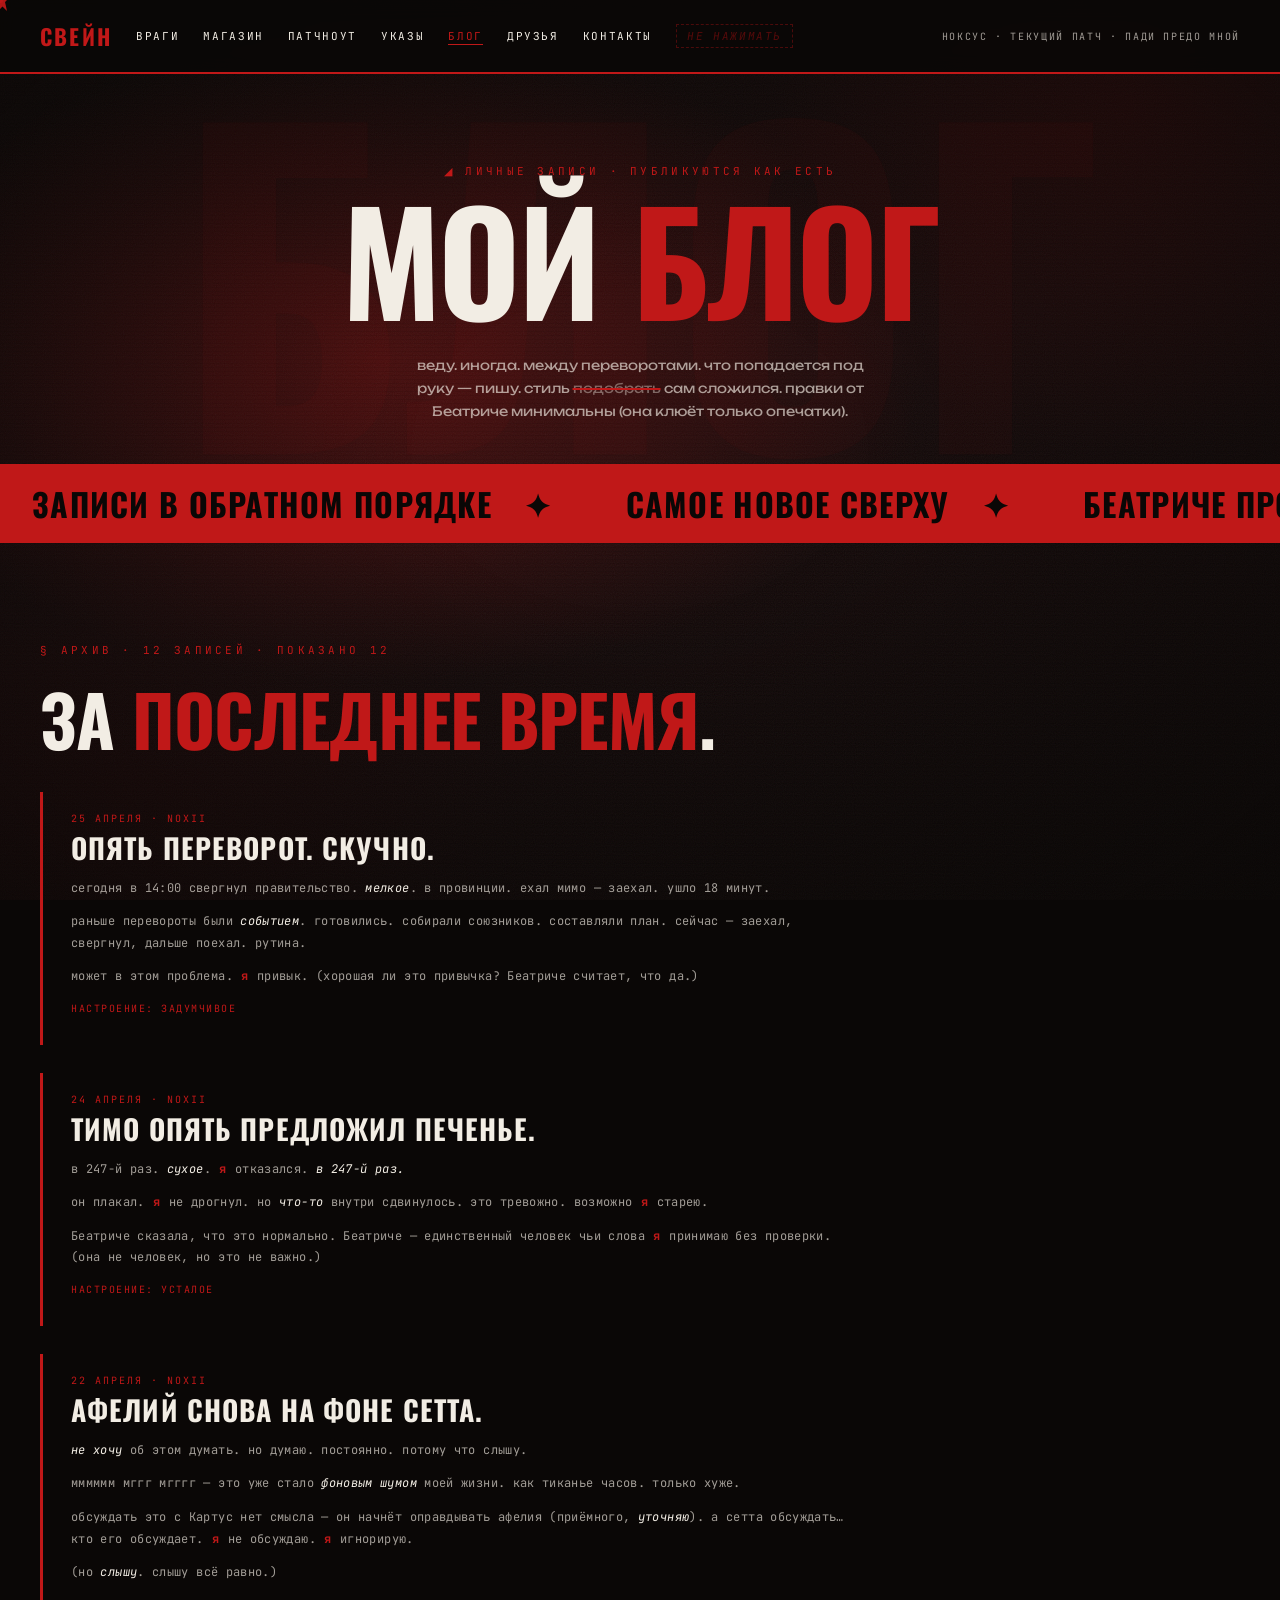
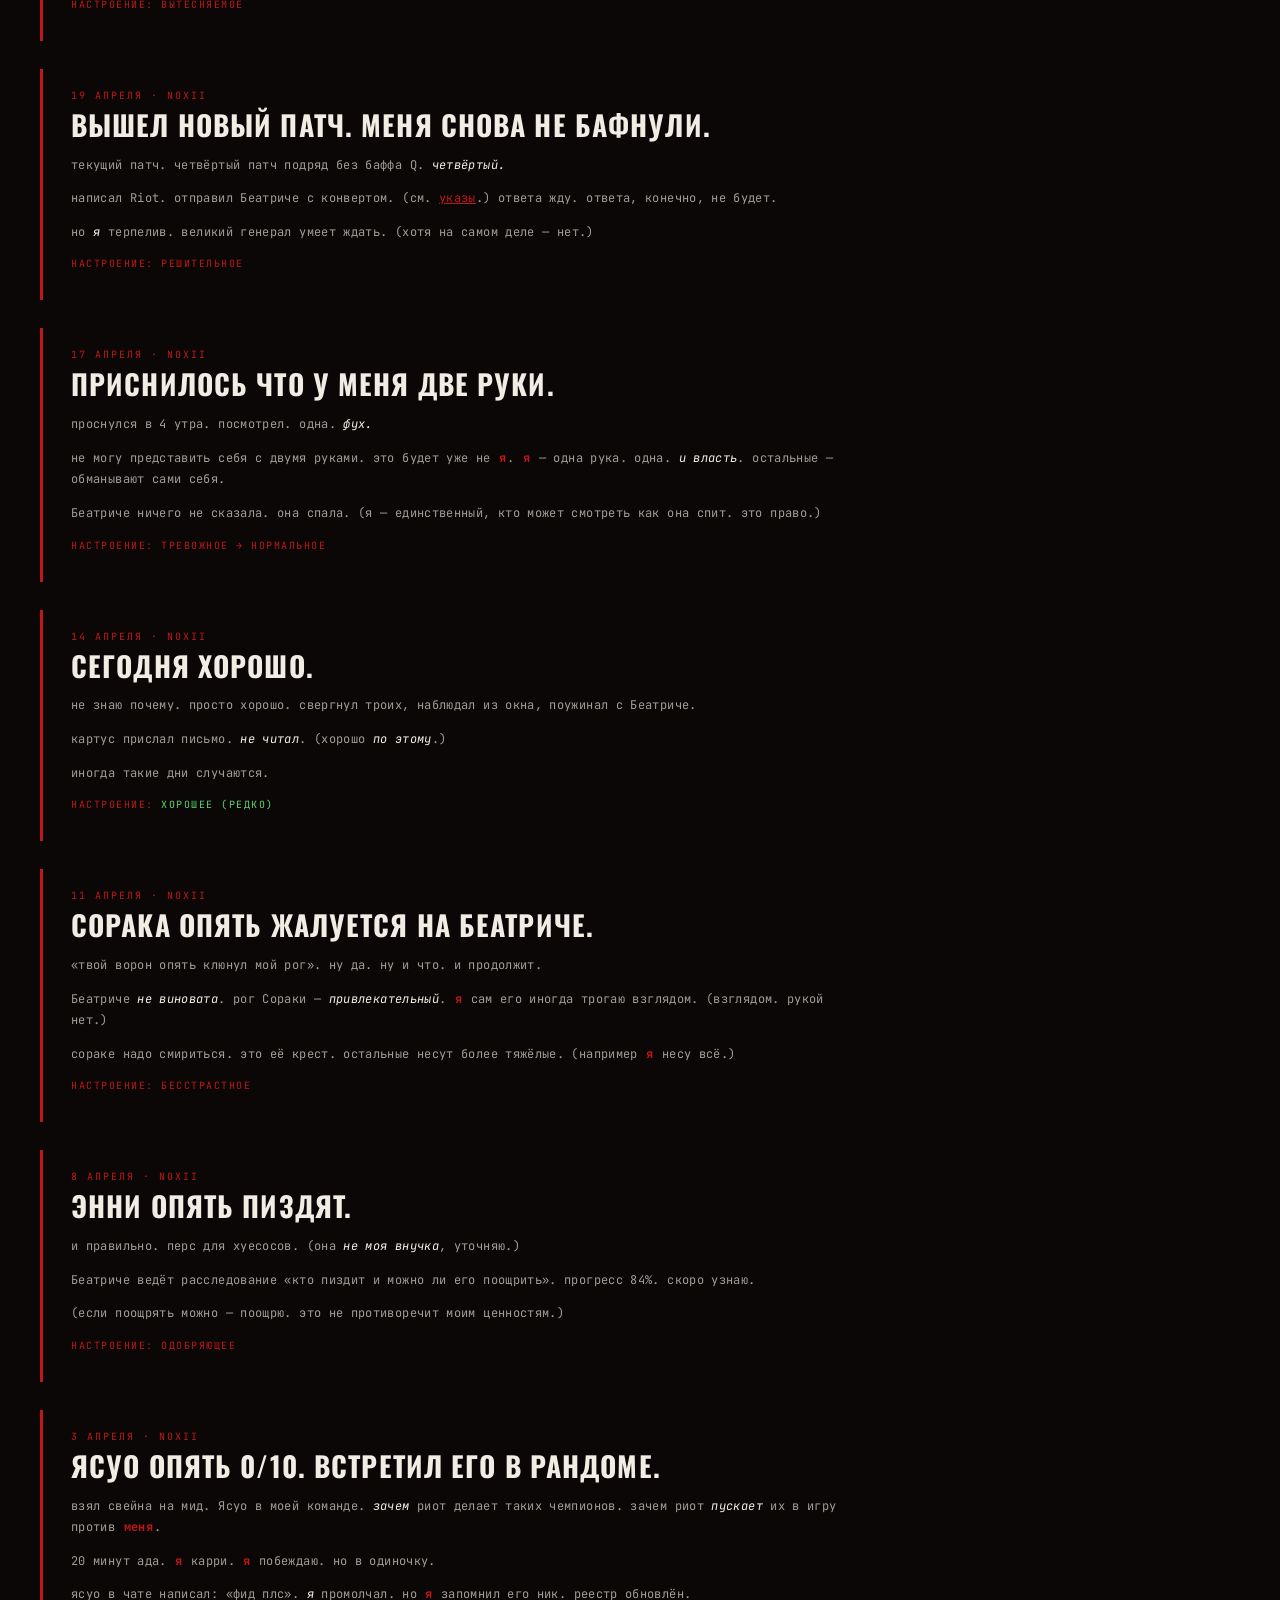
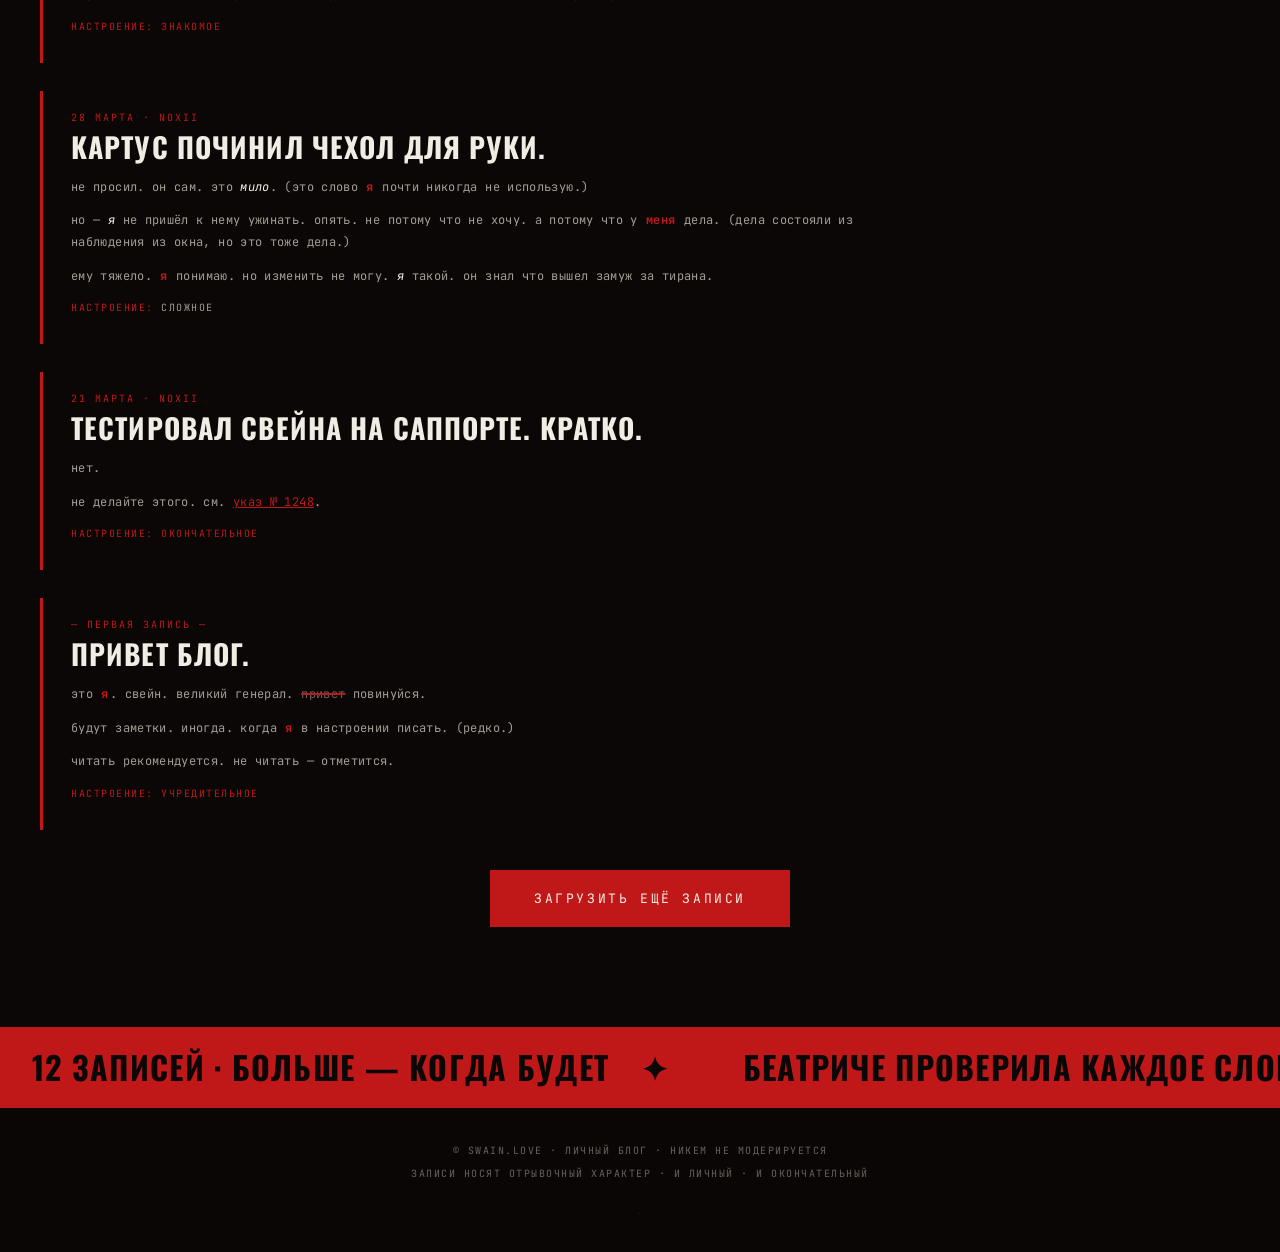
==== commit 4274e668: "Add files via upload" ====
--- a/blog.html
+++ b/blog.html
@@ -37,7 +37,7 @@
       <a href="contacts.html" class="hide-m">Контакты</a>
       <a href="family.html" class="danger" title="не нажимать">не нажимать</a>
     </div>
-    <div class="topbar-right">НОКСУС · ПАТЧ ТЕКУЩИЙ · ПОВИНУЙСЯ</div>
+    <div class="topbar-right">НОКСУС · ТЕКУЩИЙ ПАТЧ · ПАДИ ПРЕДО МНОЙ</div>
     <button class="burger" id="burger" aria-label="меню"><span></span><span></span><span></span></button>
     <div class="mobile-menu" id="mmenu">
       <a href="index.html">Главная</a>
--- a/style.css
+++ b/style.css
@@ -1225,117 +1225,6 @@
   text-transform: uppercase;
 }
 
-/* семейный чат — стилизация под telegram */
-.chat-window {
-  max-width: 540px;
-  margin: 0 auto;
-  background: #18222d;
-  border-radius: 12px;
-  padding: 14px 16px 18px;
-  font-family: -apple-system, BlinkMacSystemFont, "Helvetica Neue", Arial, sans-serif;
-  font-size: 14px;
-  color: #f0f0f0;
-  box-shadow: 0 12px 50px rgba(0, 0, 0, 0.6);
-  cursor: default;
-  border: 1px solid rgba(255, 255, 255, 0.05);
-}
-.chat-header {
-  display: flex;
-  align-items: center;
-  gap: 10px;
-  padding: 10px 4px 14px;
-  border-bottom: 1px solid rgba(255, 255, 255, 0.07);
-  margin-bottom: 12px;
-}
-.chat-header .avatar {
-  width: 38px;
-  height: 38px;
-  border-radius: 50%;
-  background: linear-gradient(135deg, #4a3a55, #1a1015);
-  display: flex;
-  align-items: center;
-  justify-content: center;
-  font-size: 18px;
-}
-.chat-header .info {
-  flex: 1;
-}
-.chat-header .name {
-  font-weight: 600;
-  font-size: 15px;
-  color: #fff;
-}
-.chat-header .status {
-  font-size: 12px;
-  color: #8a99ad;
-}
-.pinned {
-  background: rgba(108, 142, 191, 0.1);
-  border-left: 3px solid #6c8ebf;
-  padding: 6px 10px;
-  margin-bottom: 14px;
-  font-size: 13px;
-  color: #b8c8dd;
-}
-.pinned .pin-ttl {
-  color: #6c8ebf;
-  font-weight: 600;
-  font-size: 12px;
-  display: block;
-  margin-bottom: 2px;
-}
-.bubble {
-  max-width: 85%;
-  padding: 9px 13px;
-  border-radius: 14px;
-  margin-bottom: 4px;
-  position: relative;
-  white-space: pre-wrap;
-  word-wrap: break-word;
-  font-size: 14px;
-  line-height: 1.4;
-}
-.bubble.theirs {
-  background: #232f3e;
-  color: #f0f0f0;
-  border-bottom-left-radius: 4px;
-  margin-right: auto;
-}
-.bubble.mine {
-  background: #4a90c2;
-  color: #fff;
-  border-bottom-right-radius: 4px;
-  margin-left: auto;
-  text-align: left;
-}
-.bubble .speaker {
-  display: block;
-  font-weight: 600;
-  font-size: 13px;
-  margin-bottom: 3px;
-  color: #6c8ebf;
-}
-.bubble.mine .speaker { color: #b8d4ea; }
-.bubble .time {
-  font-size: 11px;
-  color: rgba(255, 255, 255, 0.6);
-  text-align: right;
-  margin-top: 2px;
-  display: block;
-}
-.bubble.mine .time::after {
-  content: " ✓✓";
-  color: #b8d4ea;
-}
-.chat-pin-bar {
-  font-size: 11px;
-  color: #6c8ebf;
-  text-align: center;
-  margin-top: 10px;
-  padding-top: 10px;
-  border-top: 1px solid rgba(255, 255, 255, 0.05);
-}
-
 /* семейное древо */
 .tree {
   background: rgba(10, 7, 6, 0.7);
@@ -1978,10 +1867,11 @@
   background: rgba(10, 7, 6, 0.92);
   z-index: 9999;
   display: none;
-  align-items: center;
+  align-items: flex-start;
   justify-content: center;
-  padding: 24px;
+  padding: 40px 24px;
   backdrop-filter: blur(6px);
+  overflow-y: auto;
 }
 .video-popup-overlay.show {
   display: flex;
@@ -1996,6 +1886,7 @@
   overflow: hidden;
   transform: scale(0.93);
   animation: niko-in 0.4s cubic-bezier(0.34, 1.56, 0.64, 1) forwards;
+  margin: auto;
 }
 .video-popup .close {
   position: absolute;
@@ -2015,25 +1906,19 @@
 .video-popup-vid {
   position: relative;
   width: 100%;
-  aspect-ratio: 16 / 9;
   background: var(--ink);
+  max-height: 50vh;
+  display: flex;
+  align-items: center;
+  justify-content: center;
 }
 .video-popup-vid video {
-  position: absolute;
-  inset: 0;
+  display: block;
   width: 100%;
-  height: 100%;
-  object-fit: cover;
-  filter: saturate(1.3) contrast(1.05);
-}
-.video-popup-vid::after {
-  content: "";
-  position: absolute;
-  inset: 0;
-  background:
-    radial-gradient(ellipse at center, transparent 30%, rgba(10, 7, 6, 0.55) 100%),
-    linear-gradient(180deg, rgba(10, 7, 6, 0.3) 0%, transparent 30%, transparent 70%, rgba(10, 7, 6, 0.5) 100%);
-  pointer-events: none;
+  max-height: 50vh;
+  height: auto;
+  object-fit: contain;
+  filter: saturate(1.2);
 }
 .video-popup-content {
   padding: 30px 32px 36px;
@@ -2345,11 +2230,17 @@
   .niko-circle { width: 95px; height: 95px; border-width: 3px; }
   .niko-arrow { width: 90px; height: 60px; left: 65%; }
 
+  .video-popup-overlay { padding: 20px 12px; }
+  .video-popup-content { padding: 22px 18px 26px; }
+  .video-popup-h { font-size: 22px; margin-bottom: 14px; }
+  .video-popup-vid { max-height: 38vh; }
+  .video-popup-vid video { max-height: 38vh; }
+  .video-popup .close { width: 34px; height: 34px; top: 8px; right: 8px; }
+
   .family-warning { margin: 24px 16px 0; }
   .registry-table { font-size: 10px; }
   .registry-table th, .registry-table td { padding: 10px 8px; }
 
-  .chat-window { font-size: 13px; }
 
   .enemy-table { font-size: 10px; }
   .enemy-table th, .enemy-table td { padding: 10px 8px; }
